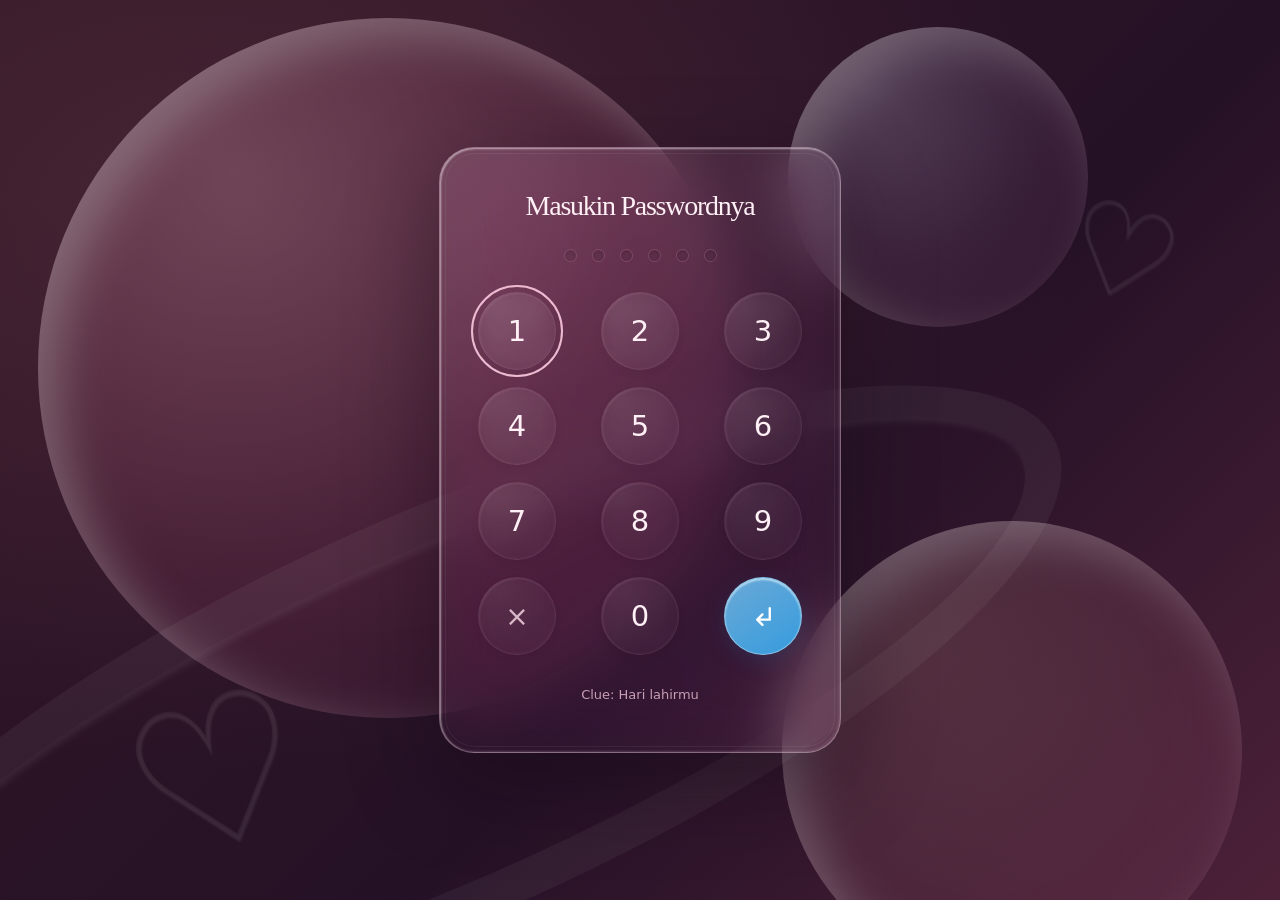
==== index.html @ 0f319d66 "Add files via upload" ====
<!doctype html>
<html lang="id">
<head>
  <meta charset="utf-8">
  <meta name="viewport" content="width=device-width, initial-scale=1, viewport-fit=cover">
  <meta name="theme-color" content="#faf6ef">
  <meta name="description" content="Sebuah perayaan kecil buat naila di ulang tahun yang ke-23.">
  <title>Happy Birthday,, Naii</title>
  <link rel="stylesheet" href="assets/fonts/fonts.css">
  <link rel="stylesheet" href="style.css">
  <link rel="stylesheet" href="glass-book.css">
  <link rel="stylesheet" href="keypad-bloom.css">
  <link rel="stylesheet" href="music.css">
  <script src="config.js" defer></script>
  <script src="flowers.js" defer></script>
  <script src="music.js" defer></script>
  <script src="script.js" defer></script>
</head>
<body class="is-locked">
  <svg class="svg-definitions" aria-hidden="true" xmlns="http://www.w3.org/2000/svg">
    <defs>
      <symbol id="heart-icon" viewBox="0 0 24 24"><path d="M20.8 4.8a5.4 5.4 0 0 0-7.6 0L12 6l-1.2-1.2a5.4 5.4 0 0 0-7.6 7.6L12 21l8.8-8.6a5.4 5.4 0 0 0 0-7.6Z"/></symbol>
      <symbol id="flower-icon" viewBox="0 0 120 160"><g fill="none" stroke="currentColor" stroke-width="1.2"><path d="M57 153q16-60 1-91M61 109Q22 87 29 63q32 9 32 46ZM66 128q37-32 32-51-25 9-32 51Z"/><path d="M58 60C14 60 8 25 43 30 22-1 65-15 65 19 86-9 120 26 86 40c37 15 5 50-16 26-6 27-43 10-12-6Z"/><circle cx="64" cy="43" r="9"/></g></symbol>
      <symbol id="spark-icon" viewBox="0 0 24 24"><path d="m12 1 2.8 8.2L23 12l-8.2 2.8L12 23l-2.8-8.2L1 12l8.2-2.8Z"/></symbol>
    </defs>
  </svg>
  <canvas id="heartBackground" aria-hidden="true"></canvas>
  <canvas id="celebrationCanvas" aria-hidden="true"></canvas>
  <div class="reading-progress" aria-hidden="true"><span id="readingProgress"></span></div>
  <div class="password-gate" id="passwordGate" role="dialog" aria-modal="true" aria-labelledby="gateTitle">
    <div class="glass-scene" aria-hidden="true"><span class="glass-orb orb-rose"></span><span class="glass-orb orb-pearl"></span><span class="glass-orb orb-lilac"></span><span class="glass-ribbon"></span><span class="glass-heart heart-one">♡</span><span class="glass-heart heart-two">♡</span></div>
    <form class="gate-card" id="passwordForm">
      <p class="eyebrow"></p>
      <h1 id="gateTitle">Masukin Passwordnya<em></em></h1>
      <input id="passwordInput" class="sr-only" type="password" inputmode="none" autocomplete="off" tabindex="-1" readonly aria-hidden="true">
      <div class="pin-display" id="pinDisplay" role="status" aria-live="polite" aria-atomic="true"><div class="pin-dots" id="pinDots" aria-hidden="true"></div><span class="sr-only" id="pinStatus">Belum ada angka yang dimasukkan.</span></div>
      <div class="pin-keypad" role="group" aria-label="Keypad password">
        <button class="pin-key" type="button" data-digit="1">1</button><button class="pin-key" type="button" data-digit="2">2</button><button class="pin-key" type="button" data-digit="3">3</button>
        <button class="pin-key" type="button" data-digit="4">4</button><button class="pin-key" type="button" data-digit="5">5</button><button class="pin-key" type="button" data-digit="6">6</button>
        <button class="pin-key" type="button" data-digit="7">7</button><button class="pin-key" type="button" data-digit="8">8</button><button class="pin-key" type="button" data-digit="9">9</button>
        <button class="pin-key pin-delete" id="pinDelete" type="button" aria-label="Hapus angka terakhir">×</button><button class="pin-key" type="button" data-digit="0">0</button><button class="pin-key pin-submit" id="pinSubmit" type="submit" aria-label="Buka kejutan"><svg viewBox="0 0 24 24" aria-hidden="true"><path d="M18 4v11H6m5-5-5 5 5 5"/></svg></button>
      </div>
      <p class="pin-hint" id="pinHint">Clue: Hari lahirmu</p>
      <p class="gate-message" id="gateMessage" role="status" aria-live="polite"></p>
    </form>
  </div>
  <main id="birthdayPage" hidden inert>
    <header class="page-header"><a href="#home" class="wordmark" aria-label="Kembali ke awal">dear, <em>you.</em><span>♡</span></a><span class="header-note">A NEW CHAPTER · <span data-age>23</span></span></header>
    <section class="hero section-shell" id="home" aria-labelledby="heroTitle">
      <div class="hero-copy">
        <p class="eyebrow line-before">HAPPY BIRTHDAY, NAILA</p>
        <h1 id="heroTitle" tabindex="-1">Selamat<br />Ulang Tahun,<br /><em data-recipient>Sayang.</em></h1>
        <p class="hero-message" id="heroMessage"></p>
        <div class="birthday-age"><strong data-age>23</strong><div><span>TAHUN MENJADI DIRIMU.</span><p>Dan dunia lebih indah karenanya.</p></div></div>
        <div class="hero-actions"><a class="primary-button" href="#cake">let's begin<span aria-hidden="true">↗</span></a><button class="text-button" id="heroLetter" type="button">Baca suratku <span aria-hidden="true">♡</span></button></div>
      </div>
      <div class="hero-photo-wrap">
        <span class="orbit-note handwritten">my closest friend</span>
        <div class="photo-corner corner-one" aria-hidden="true">✧</div>
        <figure class="polaroid hero-polaroid"><span class="washi-tape" aria-hidden="true"></span><img id="coverPhoto" src="assets/photo-placeholder.svg" alt="Foto kita berdua" fetchpriority="high"><figcaption>my favorite place is next to you.</figcaption></figure>
        <div class="age-stamp" aria-label="Ulang tahun ke-23"><span>WITH LOVE</span><strong data-age>23</strong><span></span></div>
        <svg class="botanical hero-flower" aria-hidden="true"><use href="#flower-icon"/></svg>
      </div>
      <a href="#cake" class="scroll-note">SCROLL TO UNWRAP <span aria-hidden="true">↓</span></a>
    </section>
    <section class="cake-section section-shell" id="cake" aria-labelledby="cakeTitle">
      <header class="section-heading centered"><p class="eyebrow">01 · A LITTLE BIRTHDAY RITUAL</p><h2 id="cakeTitle">Satu harapan.<br /><em>Dua puluh tiga lilin cerita.</em></h2><p>Pejamkan mata sebentar. Simpan satu harapan baik di hati.</p></header>
      <div class="cake-card" id="cakeCard" data-step="candles">
        <ol class="cake-steps" aria-label="Urutan membuka surat"><li class="is-current" id="candleStep"><span>01</span> Padamkan lilin</li><li id="cutStep"><span>02</span> Potong kue</li><li id="letterStep"><span>03</span> Buka surat</li></ol>
        <div class="cake-scene" id="cakeScene">
          <span class="cake-spark cake-spark-a" aria-hidden="true">✧</span><span class="cake-spark cake-spark-b" aria-hidden="true">✦</span><span class="cake-spark cake-spark-c" aria-hidden="true">♡</span>
          <div class="number-candles" aria-label="Lilin angka 23">
            <div class="number-candle"><button class="flame-hit" type="button" data-candle="2" aria-label="Padamkan lilin angka 2. Usap api atau tekan Enter."><span class="flame-halo"></span><span class="flame-shape"></span><span class="smoke"></span></button><span class="wick"></span><span class="wax-number">2</span></div>
            <div class="number-candle"><button class="flame-hit" type="button" data-candle="3" aria-label="Padamkan lilin angka 3. Usap api atau tekan Enter."><span class="flame-halo"></span><span class="flame-shape"></span><span class="smoke"></span></button><span class="wick"></span><span class="wax-number">3</span></div>
          </div>
          <svg class="cake-illustration" viewBox="0 0 360 330" aria-hidden="true">
            <defs>
              <linearGradient id="cakePink" x2="0" y2="1"><stop stop-color="#efb2c1"/><stop offset="1" stop-color="#d987a0"/></linearGradient>
              <linearGradient id="cakeCream" x2="0" y2="1"><stop stop-color="#fff8e8"/><stop offset="1" stop-color="#f7dfd5"/></linearGradient>
              <linearGradient id="cakeMiddle" x2="0" y2="1"><stop stop-color="#d9829e"/><stop offset="1" stop-color="#bd617f"/></linearGradient>
              <clipPath id="cakeLeftClip"><rect x="0" y="0" width="180" height="330"/></clipPath>
              <clipPath id="cakeRightClip"><rect x="180" y="0" width="180" height="330"/></clipPath>
              <g id="cakeArt">
                <rect x="53" y="218" width="254" height="75" rx="13" fill="url(#cakePink)"/>
                <path d="M53 237h254v13H53z" fill="#fff0e5" opacity=".8"/>
                <path d="M53 268h254v6H53z" fill="#b96681" opacity=".32"/>
                <ellipse cx="180" cy="219" rx="127" ry="20" fill="#fff2e3"/>
                <path d="M54 220q19 11 30 0t26 1 29 1 28 2 31-1 28-1 30 0 26-2 25 0v12q-13 17-25 0-15 19-28 2-17 25-31 0-18 22-31 1-16 20-30-1-16 22-28 0-17 17-27-1-18 17-25-1z" fill="#fff4e7"/>
                <rect x="78" y="159" width="204" height="65" rx="9" fill="url(#cakeMiddle)"/>
                <path d="M79 191h202v7H79z" fill="#edb9c5"/>
                <ellipse cx="180" cy="160" rx="102" ry="16" fill="#f9d5d6"/>
                <path d="M79 160q14 14 26 0 13 16 26 2 13 16 25 0 14 19 27 0 16 15 28 0 14 20 26 0 16 17 30 0 9 11 15 0v9q-18 9-25 0-16 14-28 0-14 15-29 1-13 13-27 0-14 14-28-1-17 13-26-1-16 11-24-1-7 9-16 0z" fill="#fff4e5"/>
                <rect x="112" y="110" width="136" height="55" rx="8" fill="url(#cakeCream)"/>
                <ellipse cx="180" cy="110" rx="68" ry="12" fill="#fff8e9"/>
                <path d="M171 125c-13-14-30 4 9 28 38-24 22-42 9-28l-9 8z" fill="#c77e93"/>
                <g fill="#fff0d3"><circle cx="79" cy="264" r="4"/><circle cx="121" cy="261" r="4"/><circle cx="164" cy="264" r="4"/><circle cx="207" cy="261" r="4"/><circle cx="249" cy="264" r="4"/><circle cx="282" cy="261" r="4"/></g>
                <g fill="#f6d794"><path d="m104 176 2 5 5 2-5 2-2 5-2-5-5-2 5-2z"/><path d="m252 175 2 5 5 2-5 2-2 5-2-5-5-2 5-2z"/></g>
                <g fill="#d398a6"><circle cx="132" cy="110" r="6"/><circle cx="148" cy="104" r="6"/><circle cx="218" cy="110" r="6"/><circle cx="233" cy="115" r="6"/></g>
                <g fill="#fff2e4"><circle cx="130" cy="108" r="2"/><circle cx="147" cy="102" r="2"/><circle cx="216" cy="108" r="2"/></g>
              </g>
            </defs>
            <ellipse cx="180" cy="308" rx="157" ry="17" fill="#977483" opacity=".12"/>
            <ellipse cx="180" cy="298" rx="148" ry="16" fill="#f5e3d7" stroke="#ddbfba"/>
            <g class="cake-left"><g clip-path="url(#cakeLeftClip)"><use href="#cakeArt"/></g></g>
            <g class="cake-right"><g clip-path="url(#cakeRightClip)"><use href="#cakeArt"/></g></g>
            <path class="cake-cut-line" d="M180 112V292"/>
            <g class="cake-knife"><path d="M177 82h6v57l-6 14z" fill="#b8bfc2"/><path d="M177 82h3v62l-3 9z" fill="#f5fafb"/><rect x="175" y="48" width="10" height="38" rx="4" fill="#8b576e"/><circle cx="180" cy="60" r="1.4" fill="#eec8bc"/></g>
          </svg>
        </div>
        <p class="cake-instruction" id="cakeInstruction" aria-live="polite">Usap apinya sampai padam.<br /></p>
        <div class="cut-slider is-disabled" id="cutSlider" role="slider" tabindex="0" aria-label="Potong kue. slide dari kiri ke kanan." aria-valuemin="0" aria-valuemax="100" aria-valuenow="0" aria-disabled="true" aria-describedby="cakeInstruction"><span class="cut-fill" aria-hidden="true"></span><span class="cut-label" id="cutLabel">Padamkan lilinnya dulu ♡</span><span class="cut-thumb" id="cutThumb" aria-hidden="true">→</span></div>
        <a class="primary-button cake-continue" id="cakeContinue" href="#letter" hidden>Sepotong kue dan sepucuk surat <span aria-hidden="true">↗</span></a>
        <p class="cake-footnote handwritten" id="cakeFootnote">a wish for you</p>
      </div>
    </section>
    <div id="afterCake" hidden inert>
      <section class="letter-section section-shell" id="letter" aria-labelledby="letterTitle">
        <figure class="polaroid letter-photo"><span class="washi-tape" aria-hidden="true"></span><img id="letterPhoto" src="assets/photo-placeholder.svg" alt="Satu kenangan kita" loading="lazy"><figcaption>Stay Baddie, Naiii</figcaption><svg class="botanical letter-flower" aria-hidden="true"><use href="#flower-icon"/></svg></figure>
        <div class="letter-content"><p class="eyebrow line-before">02 · WORDS FROM MY HEART</p><h2 id="letterTitle">Sepucuk<br /><em>Surat dari Hati.</em></h2><p class="section-description">Ada hal-hal yang ingin aku sampaikan ke Naila</p>
          <button class="envelope-button" id="openLetter" type="button" aria-label="Buka surat cinta" aria-expanded="false" aria-controls="letterPaper"><span class="envelope-back"></span><span class="envelope-note">untuk ayang, dari lubuk hatiku</span><span class="envelope-front"></span><span class="envelope-flap"></span><span class="envelope-seal">♥</span><span class="envelope-label">BUKA SURATNYA</span><span class="envelope-stamp" aria-hidden="true">♡</span></button>
          <article class="letter-paper" id="letterPaper" hidden><span class="letter-date">A LETTER FOR YOUR <span data-age>23</span>RD CHAPTER</span><h3>Untuk <span data-recipient>Sayang</span>,</h3><div id="letterParagraphs"></div><p class="letter-signature">sincerely<br /><span class="handwritten" data-sender>Aku</span><span aria-hidden="true"></span></p></article>
        </div>
      </section>
      <section class="wishes-section section-shell" id="wishes" aria-labelledby="wishesTitle"><header class="section-heading centered"><p class="eyebrow">03 · MAKE A LITTLE WISH</p><h2 id="wishesTitle">Buat permohonan Naii<br /><em>Biar aku ikut doain</em></h2><p>Ada pesan dan doa kecil di setiap gelembung.</p></header>
        <div class="wishes-layout"><div class="wish-garden" id="wishGarden" role="group" aria-label="Pilihan permohonan"><span class="wish-orbit orbit-one" aria-hidden="true"></span><span class="wish-orbit orbit-two" aria-hidden="true"></span><div class="wish-bubbles" id="wishBubbles"></div><span class="wish-garden-note handwritten">a sky full of wishes ♡</span></div><article class="wish-card" id="wishCard" aria-live="polite" aria-atomic="true"><span id="wishSymbol" class="wish-symbol" aria-hidden="true">♡</span><p class="eyebrow" id="wishEyebrow">A LITTLE PRAYER FOR YOU</p><h3 id="wishTitle">Apa harapan Naila<br />hari ini?</h3><p id="wishMessage">Pilih gelembung yang paling dekat dengan isi hati Naila sekarang. Naila boleh mbuka semuanya, satu per satu.</p><span class="handwritten wish-signature">semoga hal baik selalu menghampiri Naila, yaa?.</span></article></div>
      </section>
      <section class="scrapbook-section section-shell" id="scrapbook" aria-labelledby="scrapbookTitle">
        <header class="section-heading centered"><p class="eyebrow">04 · SMALL GALLERY OF YOURSELF</p><h2 id="scrapbookTitle">Apa aja yang udah<br /><em>Naila lalui selama ini</em></h2><p>Look back at all memories that you have made</p><span class="scrapbook-count handwritten"></span>
        </header>
        <div class="memory-grid" id="memoryGrid"></div>
        <div class="scrapbook-end"><span aria-hidden="true"></span><p class="handwritten">dan masih banyak yang lain pastinya</p><a class="text-button" href="#closing">One last thing<span aria-hidden="true">↓</span></a></div>
      </section>
      <section class="closing-section" id="closing" aria-labelledby="closingTitle">
        <img id="closingPhoto" class="closing-photo" src="assets/photo-placeholder.svg" alt="" aria-hidden="true" loading="lazy"><div class="closing-shade"></div>
        <div class="closing-content"><span class="closing-heart" aria-hidden="true"><svg><use href="#heart-icon"/></svg></span><p class="eyebrow">05 · HERE'S TO YOU, AND ALL THAT'S AHEAD</p><h2 id="closingTitle">Selamat Ulang Tahun,<br /><em><span data-recipient>Sayang</span>!</em></h2><p>Semoga hari ulang tahun Naila ini menjadi awal dari bab<br class="desktop-break" /> paling bahagia dalam hidup Naila, yaa.</p><p>Aku bangga sama Naila kemarin, hari ini, dan semoga di banyak hari berikutnya.</p>
          <div class="flower-question" role="group" aria-labelledby="flowerQuestion"><span class="handwritten">one last little surprise</span><h3 id="flowerQuestion">Mau lihat bunga buat Naila?</h3><div class="flower-choices"><button class="primary-button flower-yes" id="flowerYes" type="button" aria-controls="flowerResult" aria-pressed="false">yaa <span aria-hidden="true">❀</span></button><button class="flower-no" id="flowerNo" type="button" aria-controls="catResult" aria-pressed="false">tidak</button></div></div>
          <div class="gift-result" id="giftResult" hidden>
            <figure class="flower-result" id="flowerResult" hidden><div class="bloom-scene" id="bloomScene" role="img" aria-label="Buket animasi: kertas ungu dan pita merah muda, batang dan daun tumbuh, kemudian bunga matahari, mawar, lili, tulip, dan daisy mekar."><div class="bloom-mount" id="bloomMount" aria-hidden="true"></div><canvas class="flower-dust" id="flowerDust" aria-hidden="true"></canvas></div><figcaption><span class="handwritten">Bunga buat Naila</span><span>Untuk usia <span data-age>23</span>, dan semua bahagia yang menunggu Naila di depan sana</span></figcaption><button class="bloom-replay text-button" id="replayFlowers" type="button">Mekarkan lagi <span aria-hidden="true">↻</span></button></figure>
            <figure class="cat-result" id="catResult" hidden><div class="cat-polaroid"><span class="washi-tape" aria-hidden="true"></span><img src="assets/cat.png" width="1200" height="800" alt="Kucing abu-abu bermata besar yang sedang merebahkan kepala di atas bantal." loading="lazy"><figcaption class="handwritten">Kalau begitu, ditemani si meong dulu ♡</figcaption></div></figure>
          </div>
          <p class="sr-only" id="giftStatus" role="status" aria-live="polite"></p><small>Dibuat dengan <span aria-hidden="true">sepenuh hati</span> oleh <span data-sender>Aku</span></small>
        </div>
      </section>
    </div>
    <footer class="page-footer"><span>TWENTY-THREE, WITH LOVE.</span><a href="#home">Kembali ke awal ↑</a></footer>
  </main>

  <dialog class="photo-viewer" id="photoViewer" aria-labelledby="viewerTitle"><button class="viewer-close icon-button" id="closeViewer" type="button" aria-label="Tutup foto">×</button><div class="viewer-layout"><div class="viewer-copy"><p class="eyebrow" id="viewerCount">PHOTO 01 / 60</p><h2 id="viewerTitle"></h2><p id="viewerCaption"></p><span class="handwritten" id="viewerNote"></span></div><figure class="viewer-photo polaroid"><img id="viewerImage" src="assets/photo-placeholder.svg" alt=""><figcaption>kept close to my heart.</figcaption></figure></div><div class="viewer-controls"><button id="previousPhoto" class="icon-button" type="button" aria-label="Foto sebelumnya">←</button><span id="viewerPosition"></span><button id="nextPhoto" class="icon-button" type="button" aria-label="Foto berikutnya">→</button></div></dialog>
  <aside class="music-player" id="musicPlayer" aria-label="Musik latar" hidden>
    <div class="music-bar">
      <button class="music-toggle" id="musicToggle" type="button" aria-label="Putar musik" aria-pressed="false"><svg viewBox="0 0 24 24" aria-hidden="true"><path id="musicPlayIcon" d="M8 5v14l11-7Z"/><path id="musicPauseIcon" d="M7 5h3v14H7zm7 0h3v14h-3z" hidden/></svg></button>
      <div class="music-track"><span id="musicTitle">Untukmu</span><small id="musicState" role="status" aria-live="polite">Siap diputar</small></div>
      <button class="music-settings" id="musicSettings" type="button" aria-label="Pengaturan musik" aria-controls="musicPanel" aria-expanded="false"><svg viewBox="0 0 24 24" aria-hidden="true"><path d="M4 8v8h4l5 4V4L8 8Zm12 1q3 3 0 6m3-9q6 6 0 12"/></svg></button>
    </div>
    <div class="music-panel" id="musicPanel" hidden>
      <div class="music-volume-label"><label for="musicVolume">Volume</label><output id="musicVolumeValue" for="musicVolume">30%</output></div>
      <input id="musicVolume" type="range" min="0" max="100" step="1" value="30" aria-label="Volume musik">
      <div class="music-file-actions"><button id="chooseMusic" type="button">Pilih lagu</button><button id="resetMusic" type="button" hidden>Lagu bawaan</button></div>
      <input id="musicFile" type="file" accept="audio/*,.mp3,.m4a,.wav,.ogg" hidden>
      <p id="musicNote">MP3 dari perangkat Anda.</p>
    </div>
  </aside>
  <audio id="backgroundMusic" preload="none" loop></audio>
  <p class="sr-only" id="siteStatus" role="status" aria-live="polite"></p>
  <noscript><p class="noscript-message">Aktifkan JavaScript untuk membuka kejutan ini.</p></noscript>
</body>
</html>
---- style.css ----
:root {
  --paper: #faf6ef;
  --ink: #39342e;
  --muted: #8a7e76;
  --rose: #b96f87;
  --rose-dark: #98516b;
  --blush: #efcbd2;
  --line: #8f776829;
  --olive: #979478;
  --serif: "Playfair Display", Georgia, serif;
  --sans: "DM Sans", system-ui, sans-serif;
  --hand: "Caveat", "Segoe Print", cursive;
}
* { box-sizing: border-box; }
html { scroll-behavior: smooth; scroll-padding-top: 28px; }
body { margin: 0; color: var(--ink); background: radial-gradient(ellipse at 95% 8%, #f5d9dd70, transparent 35%), radial-gradient(ellipse at 0 28%, #e7e9da60, transparent 34%), var(--paper); font-family: var(--sans); font-size: 14px; overflow-x: clip; }
body.is-locked, body.photo-open { overflow: hidden; }
[hidden] { display: none !important; }
button, input { font: inherit; }
button, a { -webkit-tap-highlight-color: transparent; }
button { cursor: pointer; color: inherit; touch-action: manipulation; }
button:disabled { cursor: default; }
a { color: inherit; text-decoration: none; }
button:focus-visible, a:focus-visible, [role="slider"]:focus-visible { outline: 2px solid var(--rose-dark); outline-offset: 5px; }
img, svg { display: block; max-width: 100%; }
figure { margin: 0; }
h1, h2, h3, p, figcaption { overflow-wrap: anywhere; }
h1, h2, h3 { font-family: var(--serif); font-weight: 500; }
h1, h2 { letter-spacing: -.045em; line-height: 1.13; }
h1 em, h2 em { font-weight: 500; }
::selection { background: #e8bac8; color: #583e44; }
.sr-only { position: absolute; width: 1px; height: 1px; padding: 0; margin: -1px; overflow: hidden; clip-path: inset(50%); white-space: nowrap; border: 0; }
.svg-definitions { position: absolute; width: 0; height: 0; overflow: hidden; }
#heartBackground, #celebrationCanvas { position: fixed; inset: 0; width: 100%; height: 100%; pointer-events: none; }
#heartBackground { z-index: 0; }
#celebrationCanvas { z-index: 1000; }
.reading-progress { position: fixed; left: 0; right: 0; top: 0; height: 3px; z-index: 100; pointer-events: none; }
.reading-progress span { display: block; width: 100%; height: 100%; transform: scaleX(0); transform-origin: left; background: var(--rose); }
.is-locked .reading-progress { display: none; }
main { position: relative; z-index: 1; width: 100%; min-width: 0; }
.section-shell { padding: 105px max(24px, calc((100vw - 1120px) / 2)); }
.eyebrow { font-size: 9px; font-weight: 600; letter-spacing: .24em; line-height: 1.8; color: var(--olive); text-transform: uppercase; margin: 0; }
.line-before { display: flex; align-items: center; gap: 14px; }
.line-before::before { content: ""; flex: none; width: 30px; height: 1px; background: var(--olive); }
.handwritten { font: 400 25px/1.3 var(--hand); color: var(--rose); }
.primary-button { display: inline-flex; align-items: center; justify-content: center; gap: 18px; min-height: 49px; border: 1px solid transparent; border-radius: 999px; padding: 14px 25px; background: linear-gradient(120deg, #ca869c, #b46581); box-shadow: 0 8px 24px #b4658125, inset 0 1px 0 #ffffff36; color: white; font-size: 12px; font-weight: 600; text-align: center; transition: transform .2s, box-shadow .2s; }
.primary-button:hover { transform: translateY(-2px); box-shadow: 0 12px 26px #b465813d; }
.primary-button > span { font-size: 18px; font-weight: 400; }
.text-button { display: inline-flex; align-items: center; justify-content: center; gap: 12px; min-height: 44px; background: transparent; border: 0; border-bottom: 1px solid var(--line); border-radius: 0; padding: 10px 2px; font-size: 12px; }
.section-heading { margin-bottom: 50px; }
.section-heading h2 { font-size: clamp(36px, 4.5vw, 56px); margin: 18px 0 22px; }
.section-heading h2 em { color: var(--rose-dark); }
.section-heading > p:last-child { color: var(--muted); font-size: 13px; line-height: 1.85; margin: 0; }
.centered { text-align: center; margin-inline: auto; max-width: 760px; }
.botanical { color: #959276; width: 100px; height: 142px; pointer-events: none; }

.password-gate { position: fixed; inset: 0; z-index: 300; display: flex; align-items: flex-start; justify-content: center; overflow-y: auto; padding: max(30px, env(safe-area-inset-top)) max(18px, env(safe-area-inset-right)) max(30px, env(safe-area-inset-bottom)) max(18px, env(safe-area-inset-left)); background: radial-gradient(ellipse at 80% 20%, #efcbd39c, transparent 52%), radial-gradient(ellipse at 5% 85%, #e0e4d785, transparent 48%), #faf6efd9; transition: opacity .5s, visibility .5s; }
.password-gate.is-leaving { opacity: 0; visibility: hidden; pointer-events: none; }
.gate-card { position: relative; flex: none; width: min(440px, 100%); margin: auto; text-align: center; padding: 40px 36px 30px; border: 1px solid #fffdfa; background: #fffaf5ba; box-shadow: 0 24px 75px #8f676419, inset 0 0 0 9px #fffdfa52; border-radius: 5px; }
.gate-seal { display: grid; place-items: center; width: 60px; height: 60px; border-radius: 50%; margin: 0 auto 25px; background: #c18697; box-shadow: inset 0 2px 2px #ffffff7a, 0 6px 15px #aa728733; }
.gate-seal svg { width: 21px; height: 21px; fill: #fff8ef; }
.gate-card h1 { font-size: clamp(35px, 8vw, 49px); margin: 20px 0; }
.gate-card h1 em { color: var(--rose-dark); }
.gate-copy { font-size: 12px; line-height: 1.8; color: var(--muted); margin: 0 0 28px; }
.password-field { position: relative; margin-bottom: 12px; }
.password-field input { width: 100%; min-width: 0; height: 52px; border: 1px solid #dcc8c5; border-radius: 5px; background: #fffefa8c; padding: 12px 46px 12px 14px; text-align: center; color: var(--rose-dark); font-size: 16px; letter-spacing: .12em; outline-offset: 3px; }
.password-field input::placeholder { font-size: 12px; letter-spacing: .03em; color: #9d8687; }
.password-field input:focus { outline: 2px solid #c897a4; }
.password-eye { position: absolute; right: 4px; top: 4px; width: 44px; height: 44px; border: 0; background: transparent; padding: 12px; color: #a27986; }
.password-eye svg { width: 20px; height: 20px; fill: none; stroke: currentColor; stroke-width: 1.4; }
.gate-submit { width: 100%; margin-top: 1px; }
.gate-message { font-size: 11px; line-height: 1.7; color: var(--muted); min-height: 20px; margin: 18px 0; }
.gate-message.is-error { color: #a84861; }
.gate-sign { font-size: 23px; }
.gate-card.shake { animation: shake .4s ease; }
@keyframes shake { 20%, 60% { transform: translateX(-5px); } 40%, 80% { transform: translateX(5px); } }

.page-header { display: flex; align-items: center; justify-content: space-between; gap: 18px; padding: 30px max(24px, calc((100vw - 1120px) / 2)); }
.wordmark { display: inline-flex; align-items: center; gap: 5px; font: 500 23px var(--serif); letter-spacing: -.03em; }
.wordmark em { font-weight: 500; }
.wordmark > span { color: var(--rose); margin-left: 5px; }
.header-note { font-size: 8px; letter-spacing: .18em; color: #9b8b7d; }
.hero { min-height: min(810px, calc(100svh - 85px)); display: grid; grid-template-columns: minmax(0, 1.05fr) minmax(0, .85fr); gap: clamp(35px, 8vw, 105px); align-items: center; position: relative; padding-top: 45px; padding-bottom: 105px; }
.hero-copy, .hero-photo-wrap { min-width: 0; }
.hero h1 { font-size: clamp(49px, 6.2vw, 80px); font-style: italic; margin: 25px 0; }
.hero h1 em { color: var(--rose); font-size: .72em; display: block; margin-top: 12px; letter-spacing: -.035em; }
.hero-message { max-width: 400px; font-size: 13px; color: var(--muted); line-height: 1.9; }
.birthday-age { display: flex; align-items: center; gap: 17px; margin: 25px 0 27px; }
.birthday-age > strong { font: 500 44px/.95 var(--serif); color: var(--rose-dark); padding-right: 17px; border-right: 1px solid #d9c3bd; }
.birthday-age span { font-size: 8px; letter-spacing: .2em; color: #9b887f; }
.birthday-age p { font: italic 14px var(--serif); color: #8a756c; margin: 6px 0 0; }
.hero-actions { display: flex; flex-wrap: wrap; align-items: center; gap: 14px 25px; }
.hero-photo-wrap { position: relative; padding: 28px 8px; }
.polaroid { position: relative; background: #fffdfa; padding: 13px 13px 23px; box-shadow: 0 12px 30px #7f665514, 0 2px 5px #71594f0d; border: 1px solid #efebe6; }
.polaroid img { width: 100%; height: auto; max-height: 560px; object-fit: contain; background: #f2e5de; }
.polaroid figcaption { font: 500 22px/1.2 var(--hand); text-align: center; color: #8c6c73; margin: 15px 4px 0; }
.hero-polaroid { transform: rotate(3deg); }
.hero-polaroid img { aspect-ratio: 4 / 5; object-fit: contain; }
.washi-tape { position: absolute; z-index: 2; top: -15px; left: 50%; width: 106px; height: 30px; transform: translateX(-50%) rotate(-4deg); background: repeating-linear-gradient(90deg, #d5a6b32b 0 5px, transparent 5px 6px), #e7bdc782; border-inline: 3px dotted #f6e5df8a; }
.orbit-note { position: absolute; z-index: 3; top: -10px; right: -5px; transform: rotate(7deg); }
.hero-flower { position: absolute; bottom: -15px; left: -43px; transform: rotate(-17deg); z-index: 3; }
.photo-corner { position: absolute; top: 17px; left: -30px; font-size: 35px; color: #c7a375; }
.age-stamp { position: absolute; z-index: 3; bottom: -4px; right: -22px; display: flex; flex-direction: column; align-items: center; justify-content: center; gap: 5px; width: 101px; height: 101px; border-radius: 50%; background: #f7e3dcd9; border: 1px solid #d5aaa5; outline: 1px dashed #c4929455; outline-offset: -7px; transform: rotate(10deg); color: #a25f71; }
.age-stamp span { font-size: 7px; letter-spacing: .1em; }
.age-stamp strong { font: italic 36px/1 var(--serif); }
.scroll-note { position: absolute; left: 50%; bottom: 25px; transform: translateX(-50%); text-align: center; font-size: 7px; letter-spacing: .22em; color: #a29687; }
.scroll-note > span { display: block; font-size: 18px; margin-top: 8px; animation: scrollBob 2.4s ease-in-out infinite; }
@keyframes scrollBob { 50% { transform: translateY(5px); } }

.cake-section { background: radial-gradient(ellipse at 50% 60%, #efd1d64f, transparent 63%); border-block: 1px solid #ede1d733; }
.cake-section h2 { font-size: clamp(35px, 4vw, 53px); }
.cake-card { --cut: 0; --split: 0; position: relative; max-width: 680px; margin: auto; padding: 32px 36px 28px; border: 1px solid #ffffffe3; border-radius: 24px; background: linear-gradient(145deg, #fffdfa91, #f8e9e591); box-shadow: 0 20px 60px #b2758610; text-align: center; }
.cake-steps { display: flex; flex-wrap: wrap; justify-content: center; gap: 12px 23px; margin: 0; padding: 0; list-style: none; }
.cake-steps li { display: inline-flex; align-items: center; gap: 7px; font-size: 10px; color: #aaa19b; }
.cake-steps li > span { display: grid; place-items: center; width: 25px; height: 25px; border-radius: 50%; border: 1px solid #ded0cb; font-size: 8px; }
.cake-steps li.is-current { color: var(--rose-dark); }
.cake-steps li.is-current > span { color: #fffaf6; background: #bd8397; border-color: #bd8397; }
.cake-steps li.is-done { color: #949579; }
.cake-steps li.is-done > span { background: #eaece1; color: #737b5a; border-color: #d7dbc9; }
.cake-scene { position: relative; width: min(380px, 100%); aspect-ratio: 360 / 330; margin: 65px auto 8px; container-type: inline-size; }
.cake-illustration { position: absolute; inset: 0; width: 100%; height: 100%; overflow: visible; }
.number-candles { position: absolute; z-index: 3; left: 50%; top: 10%; display: flex; gap: 7cqw; transform: translateX(-50%); transition: opacity .6s, translate .6s; }
.number-candle { position: relative; width: 12cqw; }
.wax-number { display: block; font: 700 20cqw/1 Georgia, serif; color: #ce8ba1; -webkit-text-stroke: 1.8px #fff3df; text-shadow: 1px 3px 0 #ad7389, 0 6px 7px #b5658723; }
.wick { position: absolute; top: -3px; left: 50%; width: 2px; height: 8px; background: #785f53; transform: translateX(-50%); }
.flame-hit { position: absolute; z-index: 4; left: 50%; bottom: calc(100% - 3px); transform: translateX(-50%); width: max(48px, 14cqw); height: max(58px, 17cqw); border: 0; border-radius: 50%; padding: 0; background: transparent; touch-action: none; cursor: grab; }
.flame-hit:active { cursor: grabbing; }
.flame-hit > span { pointer-events: none; }
.flame-shape { position: absolute; bottom: 5px; left: calc(50% - 9px); width: 18px; height: 34px; border-radius: 75% 25% 65% 35%; transform-origin: center bottom; transform: rotate(-8deg); background: radial-gradient(ellipse at 50% 80%, #fffce4 0 20%, #ffe58e 35%, #efa153 65%, #da795a 100%); filter: drop-shadow(0 0 7px #f9b34699); animation: flicker 1.25s ease-in-out infinite alternate; transition: opacity .2s; }
.number-candle:nth-child(2) .flame-shape { animation-delay: -.5s; }
.flame-halo { position: absolute; bottom: -8px; left: calc(50% - 32px); width: 64px; height: 75px; border-radius: 50%; background: radial-gradient(ellipse, #f5c66b55, transparent 67%); animation: flameGlow 1.8s ease-in-out infinite alternate; }
.flame-hit.is-out .flame-shape, .flame-hit.is-out .flame-halo { opacity: 0; animation: none; }
.flame-hit.is-out { cursor: default; }
.smoke { position: absolute; bottom: 0; left: calc(50% - 5px); width: 11px; height: 28px; opacity: 0; border: 2px solid transparent; border-left-color: #ae9e97; border-radius: 50%; }
.flame-hit.is-out .smoke { animation: smokeRise 1.6s ease-out forwards; }
@keyframes flicker { from { transform: rotate(-9deg) scale(.94, .96); } to { transform: rotate(7deg) scale(1.07, 1.07); } }
@keyframes flameGlow { to { opacity: .4; } }
@keyframes smokeRise { 5% { opacity: .45; } 100% { opacity: 0; transform: translate(14px, -65px) scale(2.5); } }
.cake-spark { position: absolute; color: #c99c78; animation: shimmer 3s ease-in-out infinite; pointer-events: none; }
.cake-spark-a { top: 20%; left: 7%; font-size: 25px; }
.cake-spark-b { top: 35%; right: 7%; font-size: 18px; animation-delay: -.8s; }
.cake-spark-c { top: 6%; right: 14%; font-size: 23px; color: #d5a1b0; animation-delay: -1.5s; }
@keyframes shimmer { 0%, 100% { opacity: .35; transform: translateY(0) rotate(-6deg); } 50% { opacity: .9; transform: translateY(-5px) rotate(6deg); } }
.cake-left { transform: translate(calc(var(--split) * -9px), 0); transition: transform .16s linear; }
.cake-right { transform: translate(calc(var(--split) * 20px), calc(var(--split) * 5px)) rotate(calc(var(--split) * 3deg)); transform-origin: 180px 293px; transition: transform .16s linear; }
.cake-cut-line { fill: none; stroke: #985973; stroke-width: 2; stroke-dasharray: 180; stroke-dashoffset: calc(180px - var(--cut) * 180px); opacity: var(--cut); }
.cake-knife { opacity: var(--knife-opacity, 0); transform: translateY(calc(var(--cut) * 133px)); transition: opacity .15s, transform .1s linear; }
.cake-card.is-cut .cake-knife { opacity: 0; }
.cake-card.is-cut .number-candles { opacity: 0; translate: 0 -12px; }
.cake-instruction { min-height: 53px; margin: 10px auto 22px; max-width: 400px; font-size: 13px; line-height: 1.8; color: #795f68; }
.cake-instruction span { font-size: 11px; color: #a18c89; }
.cut-slider { position: relative; width: min(340px, 100%); height: 62px; margin: 0 auto; padding: 5px; border: 1px dashed #cfa6ae; border-radius: 999px; background: #edd4d53b; user-select: none; -webkit-user-select: none; touch-action: none; cursor: grab; overflow: hidden; }
.cut-slider.is-disabled { opacity: .53; cursor: default; }
.cut-slider.is-dragging { cursor: grabbing; }
.cut-fill { position: absolute; inset: 0 auto 0 0; width: calc(58px + var(--cut) * (100% - 58px)); background: #e7bec87d; border-radius: inherit; pointer-events: none; }
.cut-label { display: flex; align-items: center; justify-content: center; position: absolute; inset: 0 15px 0 60px; font-size: 11px; letter-spacing: .03em; color: #976575; pointer-events: none; }
.cut-thumb { position: absolute; z-index: 2; top: 5px; left: 5px; width: 50px; height: 50px; border-radius: 50%; display: grid; place-items: center; font-size: 25px; color: white; background: linear-gradient(140deg, #d398a9, #b7748e); box-shadow: 0 3px 8px #a3688526, inset 0 1px 1px #ffe5df; pointer-events: none; }
.cake-card.is-cut .cut-slider { display: none; }
.cake-continue { margin-top: 0; }
.cake-footnote { font-size: 21px; margin: 21px 0 0; color: #b9949c; }

.letter-section { display: grid; grid-template-columns: minmax(0, .9fr) minmax(0, 1fr); align-items: start; gap: clamp(40px, 8vw, 110px); }
.letter-photo { width: calc(100% - 15px); transform: rotate(-3deg); margin: 50px auto 0; }
.letter-photo img { aspect-ratio: 4 / 5; }
.letter-flower { position: absolute; bottom: -50px; left: -40px; transform: rotate(-15deg); }
.letter-content { min-width: 0; }
.letter-content h2 { font-size: clamp(41px, 4.7vw, 61px); font-style: italic; margin: 19px 0; }
.section-description { color: var(--muted); font-size: 12px; line-height: 1.85; margin: 0 0 29px; }
.envelope-button { position: relative; display: block; width: 100%; max-width: 460px; aspect-ratio: 1.48; padding: 0; border: 1px solid #eee2d3; border-radius: 3px; background: transparent; perspective: 900px; box-shadow: 0 10px 28px #99806917; }
.envelope-back { position: absolute; inset: 0; background: #f1e6d5; border-radius: 3px; }
.envelope-note { position: absolute; top: 12%; left: 8%; right: 8%; height: 73%; display: flex; justify-content: center; align-items: center; background: #fffaf0; font: 23px var(--hand); color: var(--rose); transition: transform .8s .3s; }
.envelope-front { position: absolute; inset: 0; background: #f5e9d9; clip-path: polygon(0 0, 50% 48%, 100% 0, 100% 100%, 0 100%); z-index: 3; }
.envelope-flap { position: absolute; top: 0; left: 0; right: 0; height: 60%; clip-path: polygon(0 0, 100% 0, 50% 100%); background: #fff6e8; transform-origin: center top; backface-visibility: hidden; transition: transform .6s ease; z-index: 4; }
.envelope-seal { position: absolute; z-index: 5; top: 50%; left: 50%; display: grid; place-items: center; width: 47px; height: 47px; border-radius: 50%; transform: translate(-50%, -50%); background: #c48499; color: #fff7ed; font-size: 20px; box-shadow: inset 0 2px 1px #efbfd0, 0 4px 9px #87516126; transition: opacity .25s; }
.envelope-label { position: absolute; z-index: 4; bottom: 14%; left: 0; right: 0; font-size: 7px; letter-spacing: .2em; color: #b29885; }
.envelope-stamp { position: absolute; z-index: 5; right: 15px; top: 13px; width: 27px; height: 34px; border: 2px dotted #d8b3b8; display: grid; place-items: center; color: var(--rose); transform: rotate(8deg); font-size: 17px; }
.envelope-button.is-opening .envelope-flap { transform: rotateX(180deg); }
.envelope-button.is-opening .envelope-seal { opacity: 0; }
.envelope-button.is-opening .envelope-note { transform: translateY(-24%); }
.letter-paper { position: relative; padding: 33px clamp(22px, 3vw, 43px); border: 1px solid #efe3d7; background: repeating-linear-gradient(0deg, transparent, transparent 31px, #d7b9b310 32px), #fffaf3; box-shadow: 0 15px 45px #92654f10; animation: unfold .6s ease both; }
@keyframes unfold { from { opacity: 0; transform: translateY(18px); } to { opacity: 1; transform: none; } }
.letter-date { font-size: 7px; letter-spacing: .17em; color: #b39b88; }
.letter-paper h3 { font-size: 24px; font-style: italic; color: var(--rose-dark); font-weight: 500; margin: 24px 0 18px; }
.letter-paper p { font: 400 16px/1.85 var(--serif); color: #7d665f; margin: 0 0 20px; }
.letter-paper .letter-signature { font-size: 14px; margin: 28px 0 0; }
.letter-signature .handwritten { display: inline-block; font-size: 34px; margin-top: 7px; }

.wishes-section { background: radial-gradient(ellipse at 20% 50%, #f0d2df70, transparent 65%), linear-gradient(125deg, #fae7e951, #fff7ee20); }
.wishes-layout { display: grid; grid-template-columns: minmax(0, 1.05fr) minmax(0, .95fr); align-items: center; gap: clamp(30px, 7vw, 100px); }
.wish-garden { position: relative; min-width: 0; min-height: 400px; padding: 29px 22px 46px; border: 1px dashed #cca5b073; border-radius: 90px 90px 40px 40px; background: radial-gradient(ellipse, #ffffff6e, transparent); isolation: isolate; overflow: hidden; }
.wish-orbit { position: absolute; border: 1px solid #d1a4b31c; border-radius: 50%; pointer-events: none; z-index: -1; }
.orbit-one { inset: 22% 16%; transform: rotate(22deg); }
.orbit-two { inset: 20% 22%; transform: rotate(-24deg); }
.wish-bubbles { display: grid; grid-template-columns: repeat(2, minmax(0, 1fr)); align-items: center; justify-items: center; gap: 23px 15px; padding: 14px 0; }
.wish-bubble { position: relative; max-width: 100%; min-height: 52px; padding: 15px 17px; border-radius: 999px; border: 1px solid #fffdfae6; background: linear-gradient(145deg, #ffffffd4, #f4dce581 68%, #eac1d18c); box-shadow: inset 0 2px 2px white, inset 0 -3px 6px #c991a52b, 0 9px 17px #b67f9724; font-size: 11px; color: #986376; font-weight: 500; animation: bubbleFloat 5s ease-in-out infinite; animation-delay: var(--delay); transition: background .2s, box-shadow .2s; }
.wish-bubble:nth-child(even) { translate: 0 13px; }
.wish-bubble::before { content: ""; position: absolute; top: 6px; left: 18%; right: 32%; height: 8px; border-radius: 50%; background: #ffffff80; pointer-events: none; }
.wish-bubble:hover, .wish-bubble[aria-pressed="true"] { background: linear-gradient(150deg, #fff5f7, #eac1d1); box-shadow: inset 0 2px 1px white, 0 8px 20px #b7789640; }
.wish-bubble[aria-pressed="true"] { border-color: #c896a9; }
.wish-bubble.is-popping { animation: bubblePop .42s ease; }
@keyframes bubbleFloat { 0%, 100% { transform: translateY(0) rotate(-1deg); } 50% { transform: translateY(-7px) rotate(1deg); } }
@keyframes bubblePop { 40% { transform: scale(1.15); } 70% { transform: scale(.95); } }
.wish-garden-note { display: block; text-align: center; font-size: 21px; color: #ba939f; margin: 20px 0 -15px; }
.wish-card { position: relative; padding: 38px 32px; text-align: center; border: 1px solid #fffbf6; border-radius: 8px; background: #fffcf5bc; box-shadow: 0 16px 50px #9565770d; }
.wish-card::before { content: ""; position: absolute; width: 60px; height: 20px; top: -8px; left: calc(50% - 30px); background: #eac4cb7d; transform: rotate(-4deg); }
.wish-symbol { display: block; font-size: 39px; color: #bc7891; margin-bottom: 22px; }
.wish-card .eyebrow { font-size: 8px; color: #b49396; letter-spacing: .15em; }
.wish-card h3 { font-size: clamp(24px, 3vw, 34px); font-style: italic; line-height: 1.3; margin: 15px 0 20px; }
.wish-card > p:not(.eyebrow) { font-size: 13px; line-height: 1.95; color: #8a7173; margin: 0 0 26px; }
.wish-signature { font-size: 22px; color: #b88798; }
.wish-card.is-revealing { animation: unfold .5s ease; }

.scrapbook-section { background: linear-gradient(0deg, #f0e1d320, transparent); padding-bottom: 70px; }
.scrapbook-section .section-heading { margin-bottom: 75px; }
.scrapbook-count { display: inline-block; margin-top: 22px; font-size: 25px; color: #b48b94; transform: rotate(-3deg); }
.scrapbook-pages { position: relative; max-width: 970px; margin: auto; }
.scrapbook-pages::before { content: ""; position: absolute; left: 46%; top: 0; bottom: 0; width: 1px; background: repeating-linear-gradient(#c8afa88c 0 3px, transparent 3px 12px); }
.memory-row { display: grid; grid-template-columns: minmax(0, .88fr) minmax(0, 1fr); gap: clamp(42px, 8vw, 105px); align-items: center; position: relative; min-width: 0; padding: 20px 20px 85px; }
.memory-row::before { content: "♡"; position: absolute; left: calc(46% - 12px); top: 37%; z-index: 2; display: grid; place-items: center; width: 25px; height: 30px; color: #b58997; background: #faf6ef; font-size: 17px; }
.memory-row:last-child { padding-bottom: 25px; }
.memory-copy { min-width: 0; position: relative; padding: 10px 0; }
.memory-number { display: block; color: #bfa292; font-size: 8px; letter-spacing: .2em; margin-bottom: 18px; }
.memory-copy h3 { font-size: clamp(24px, 3.2vw, 36px); font-style: italic; line-height: 1.25; margin: 0 0 20px; color: #77535c; }
.memory-copy > p { font-size: 13px; color: #918079; line-height: 1.95; margin: 0; max-width: 310px; }
.memory-note { display: block; margin-top: 22px; font-size: 23px; color: #b38999; transform: rotate(-3deg); }
.memory-photo-wrap { position: relative; min-width: 0; width: calc(100% - 8px); margin-inline: auto; }
.memory-photo { width: 100%; transform: rotate(var(--rotation, 2deg)); padding: 11px 11px 18px; }
.memory-photo img { width: 100%; aspect-ratio: 4 / 5; object-fit: contain; max-height: 470px; }
.memory-photo img.is-placeholder { filter: hue-rotate(var(--photo-hue, 0deg)); }
.memory-photo figcaption { font: 500 19px var(--hand); color: #a18883; margin-top: 13px; }
.memory-photo .washi-tape { width: 82px; height: 25px; top: -12px; }
.memory-expand { position: absolute; right: 21px; top: 22px; z-index: 3; width: 42px; height: 42px; border: 1px solid #fffdfaee; border-radius: 50%; display: grid; place-items: center; background: #fff8f29e; backdrop-filter: blur(8px); -webkit-backdrop-filter: blur(8px); box-shadow: inset 0 1px 2px white; }
.memory-expand svg { width: 18px; height: 18px; fill: none; stroke: #775c62; stroke-width: 1.4; stroke-linecap: round; stroke-linejoin: round; }
.memory-sticker { position: absolute; right: -10px; bottom: -12px; z-index: 3; font: italic 37px var(--serif); color: #b58392; transform: rotate(8deg); pointer-events: none; }
.memory-botanical { position: absolute; left: -37px; bottom: -21px; width: 80px; height: 120px; transform: rotate(-14deg); }
.memory-row:nth-child(3n) .memory-botanical { color: #b18b83; left: auto; right: -22px; transform: rotate(12deg); }
.memory-row:nth-child(3n) .washi-tape { background-color: #c4c9ac80; }
.memory-row:nth-child(4n) .washi-tape { background-color: #d9beaa80; }
.scrapbook-end { text-align: center; padding: 60px 12px 15px; }
.scrapbook-end > span { font-size: 28px; color: var(--rose); }
.scrapbook-end p { font-size: 26px; margin: 18px 0; color: #a7868e; }
.scrapbook-end a { font-size: 11px; color: #9f8686; }

.closing-section { position: relative; min-height: 720px; isolation: isolate; display: grid; place-items: center; overflow: hidden; padding: 105px 25px; text-align: center; color: #fff7ed; background: #4a3635; }
.closing-photo { position: absolute; inset: 0; width: 100%; height: 100%; object-fit: cover; object-position: center 45%; z-index: -3; filter: sepia(.22); }
.closing-photo.is-placeholder { opacity: .18; filter: sepia(.5) saturate(.6); }
.closing-shade { position: absolute; inset: 0; z-index: -2; background: linear-gradient(0deg, #251c18e0, #3a2625b5 65%, #352724b5); }
.closing-content { position: relative; max-width: 800px; }
.closing-heart { display: grid; place-items: center; width: 64px; height: 64px; margin: 0 auto 28px; border-radius: 50%; border: 1px solid #fff9ee2b; background: #fff9f00e; }
.closing-heart svg { width: 26px; height: 26px; fill: #fff7ec; }
.closing-content .eyebrow { color: #c7b1a1; font-size: 8px; }
.closing-content h2 { font-size: clamp(38px, 5.3vw, 66px); font-style: italic; margin: 25px 0 30px; line-height: 1.16; }
.closing-content > p:not(.eyebrow) { font-size: 13px; line-height: 1.95; color: #decfc1; margin: 9px auto; max-width: 550px; }
.closing-symbols { display: flex; align-items: center; justify-content: center; gap: 18px; font-size: 20px; margin: 28px 0; color: #f4ded5; }
.closing-symbols span { font-size: 13px; }
.celebrate-button { min-width: 165px; background: linear-gradient(120deg, #d296aa, #bb728e); }
.celebrate-button svg { width: 16px; height: 16px; fill: currentColor; }
.closing-content .celebrate-message { font-size: 10px !important; color: #c1a79c !important; margin-top: 18px !important; min-height: 20px; }
.closing-content small { display: block; font-size: 8px; letter-spacing: .1em; margin-top: 43px; color: #ae9b8f; }
.closing-content small > span:first-child { color: #d698ad; }
.page-footer { display: flex; align-items: center; justify-content: space-between; flex-wrap: wrap; gap: 15px; padding: 25px max(22px, calc((100vw - 1120px) / 2)); color: #aa9589; font-size: 8px; letter-spacing: .1em; }
.page-footer a { padding: 10px 0; }

.photo-viewer { width: min(920px, calc(100vw - 30px)); max-height: calc(100dvh - 30px); padding: 60px 38px 20px; border: 1px solid #fffaf0; border-radius: 16px; color: var(--ink); background: #fcf3ec; box-shadow: 0 30px 100px #29191d55; overflow: auto; }
.photo-viewer::backdrop { background: #382527be; backdrop-filter: blur(8px); -webkit-backdrop-filter: blur(8px); }
.viewer-layout { display: grid; grid-template-columns: minmax(0, .85fr) minmax(0, 1fr); gap: 34px; align-items: center; }
.viewer-copy h2 { font-size: 35px; font-style: italic; color: var(--rose-dark); margin: 20px 0; }
.viewer-copy > p:not(.eyebrow) { font-size: 13px; line-height: 1.85; color: #8d746b; }
.viewer-copy .handwritten { display: block; margin-top: 25px; font-size: 24px; }
.viewer-photo img { max-height: 64dvh; width: 100%; object-fit: contain; }
.viewer-photo figcaption { font-size: 19px; }
.icon-button { width: 44px; height: 44px; display: grid; place-items: center; padding: 0; border: 1px solid #d7b6b7; border-radius: 50%; background: #fff8f3; color: #a37485; font-size: 20px; }
.viewer-close { position: absolute; right: 13px; top: 10px; font-size: 27px; }
.viewer-controls { display: flex; align-items: center; justify-content: center; gap: 22px; margin-top: 24px; }
.viewer-controls > span { font-size: 10px; letter-spacing: .14em; color: #a07b84; }
.noscript-message { position: fixed; z-index: 400; bottom: 10px; left: 15px; right: 15px; text-align: center; background: #fff6f0; border: 1px solid #d1a8b2; padding: 15px; }

@media (max-width: 900px) {
  .hero { gap: 35px; }
  .hero h1 { font-size: clamp(44px, 6.3vw, 63px); }
  .hero-flower { left: -20px; }
  .age-stamp { right: -7px; width: 85px; height: 85px; }
  .age-stamp strong { font-size: 30px; }
  .letter-section { gap: 38px; }
  .letter-photo { margin-top: 40px; }
  .letter-flower { left: -15px; }
  .wishes-layout { gap: 30px; }
  .wish-garden { padding-inline: 15px; }
  .wish-bubbles { gap: 25px 10px; }
  .wish-bubble { padding-inline: 12px; font-size: 10px; }
  .wish-card { padding: 30px 22px; }
}
@media (max-width: 650px) {
  .section-shell { padding: 78px 21px; }
  .page-header { padding: 22px; }
  .wordmark { font-size: 21px; }
  .header-note { font-size: 7px; letter-spacing: .1em; }
  .hero { grid-template-columns: minmax(0, 1fr); gap: 32px; min-height: 0; padding-top: 38px; padding-bottom: 104px; }
  .hero h1 { font-size: clamp(45px, 12vw, 65px); }
  .hero-message { max-width: 360px; }
  .hero-actions { gap: 13px 21px; }
  .primary-button { padding-inline: 20px; font-size: 11px; }
  .hero-photo-wrap { width: min(340px, calc(100% - 28px)); margin: 15px auto 0; }
  .hero-polaroid img { max-height: 365px; }
  .orbit-note { font-size: 23px; right: -10px; }
  .photo-corner { left: -20px; font-size: 28px; }
  .hero-flower { left: -12px; width: 74px; height: 116px; }
  .age-stamp { bottom: 5px; right: -16px; width: 82px; height: 82px; }
  .section-heading { margin-bottom: 36px; }
  .section-heading h2 { font-size: clamp(32px, 8.5vw, 44px); }
  .section-heading > p:last-child { font-size: 12px; }
  .cake-card { padding: 24px 14px; border-radius: 18px; }
  .cake-steps { gap: 10px; }
  .cake-steps li { font-size: 8px; gap: 5px; }
  .cake-steps li > span { width: 21px; height: 21px; font-size: 7px; }
  .cake-scene { width: min(320px, 100%); margin-top: 60px; }
  .cake-instruction { font-size: 12px; margin-bottom: 20px; }
  .cake-instruction span { font-size: 10px; }
  .cut-label { font-size: 10px; inset-inline-end: 10px; }
  .cake-continue { gap: 10px; padding-inline: 15px; font-size: 10px; }
  .letter-section { grid-template-columns: minmax(0, 1fr); gap: 42px; }
  .letter-photo { max-width: 340px; width: calc(100% - 30px); margin-top: 15px; }
  .letter-photo img { max-height: 330px; }
  .letter-content h2 { font-size: 43px; }
  .letter-paper { padding: 29px 24px; }
  .letter-paper p { font-size: 16px; }
  .wishes-layout { grid-template-columns: minmax(0, 1fr); gap: 34px; }
  .wish-garden { width: min(400px, 100%); margin: auto; min-height: 380px; padding: 26px 18px 38px; border-radius: 70px 70px 30px 30px; }
  .wish-bubbles { gap: 24px 12px; }
  .wish-bubble { font-size: 11px; padding-inline: 15px; }
  .wish-card { max-width: 430px; margin: auto; padding: 31px 27px; }
  .wish-card h3 { font-size: 28px; }
  .wish-card > p:not(.eyebrow) { font-size: 12px; }
  .scrapbook-section { padding-inline: 16px; }
  .scrapbook-section .section-heading { padding-inline: 8px; margin-bottom: 50px; }
  .scrapbook-count { font-size: 23px; }
  .scrapbook-pages::before { left: 44%; opacity: .65; }
  .memory-row { grid-template-columns: minmax(0, .82fr) minmax(0, 1fr); gap: 24px; padding: 12px 5px 63px; }
  .memory-row::before { left: calc(44% - 9px); width: 18px; font-size: 13px; }
  .memory-number { font-size: 6px; letter-spacing: .14em; margin-bottom: 10px; }
  .memory-copy h3 { font-size: clamp(20px, 5.3vw, 27px); margin-bottom: 12px; line-height: 1.23; }
  .memory-copy > p { font-size: 12px; line-height: 1.8; }
  .memory-note { font-size: 19px; line-height: 1.25; margin-top: 15px; }
  .memory-photo-wrap { width: calc(100% - 5px); }
  .memory-photo { padding: 7px 7px 13px; }
  .memory-photo figcaption { font-size: 15px; margin: 10px 0 0; }
  .memory-photo .washi-tape { width: 50px; height: 18px; top: -8px; }
  .memory-botanical { width: 47px; height: 70px; left: -17px; bottom: -20px; opacity: .85; }
  .memory-row:nth-child(3n) .memory-botanical { right: -9px; }
  .memory-sticker { font-size: 26px; right: -5px; bottom: -9px; }
  .memory-expand { width: 44px; height: 44px; top: 12px; right: 12px; }
  .memory-expand svg { width: 15px; height: 15px; }
  .scrapbook-end { padding-top: 28px; }
  .scrapbook-end p { font-size: 24px; }
  .closing-section { min-height: 680px; padding: 85px 25px; }
  .closing-content h2 { font-size: clamp(34px, 9.3vw, 45px); }
  .closing-content .eyebrow { font-size: 7px; letter-spacing: .16em; }
  .closing-content > p:not(.eyebrow) { font-size: 12px; }
  .desktop-break { display: none; }
  .photo-viewer { padding: 61px 20px 20px; width: calc(100vw - 22px); max-height: calc(100dvh - 24px); }
  .viewer-layout { grid-template-columns: minmax(0, 1fr); gap: 25px; }
  .viewer-copy h2 { font-size: 27px; margin: 11px 0; }
  .viewer-copy > p:not(.eyebrow) { font-size: 12px; margin-bottom: 0; }
  .viewer-copy .handwritten { margin-top: 13px; font-size: 22px; }
  .viewer-photo { padding: 9px 9px 15px; }
  .viewer-photo img { max-height: 48dvh; }
  .gate-card { padding: 32px 24px 25px; }
  .gate-card h1 { font-size: 37px; }
}
@media (max-width: 350px) {
  .section-shell { padding-inline: 17px; }
  .scrapbook-section { padding-inline: 12px; }
  .memory-row { gap: 19px; }
  .memory-copy h3 { font-size: 20px; }
  .memory-copy > p { font-size: 11.5px; }
  .memory-note { font-size: 17px; }
  .cake-card { padding-inline: 10px; }
  .cake-steps { gap: 7px; }
  .cake-steps li { font-size: 7px; }
  .cake-steps li > span { width: 19px; height: 19px; }
  .wish-garden { padding-inline: 12px; }
  .wish-bubble { font-size: 10px; padding-inline: 13px; }
}
@media (max-height: 570px) {
  .password-gate { padding-block: 16px; }
  .gate-card { padding-top: 24px; padding-bottom: 22px; }
  .gate-seal { width: 43px; height: 43px; margin-bottom: 15px; }
  .gate-card h1 { font-size: 31px; margin: 13px 0; }
  .gate-copy { margin-bottom: 20px; }
  .gate-sign { display: none; }
  .gate-message { margin-bottom: 0; }
}
@media (prefers-reduced-motion: reduce) {
  html { scroll-behavior: auto; }
  *, *::before, *::after { animation: none !important; transition-duration: .01ms !important; transition-delay: 0ms !important; }
}
---- glass-book.css ----
/* Liquid glass, a bound scrapbook, and the two final surprises. */
.password-gate { isolation: isolate; background: #f0e1e8; }
.glass-scene { position: fixed; inset: 0; z-index: -1; overflow: hidden; pointer-events: none; background: radial-gradient(ellipse at 10% 15%, #fff8ed, transparent 55%), linear-gradient(135deg, #ecdee4, #dccae6 55%, #eccdd7); }
.glass-orb { position: absolute; border-radius: 50%; box-shadow: inset -28px -30px 60px #9e526d20, inset 20px 18px 48px #fff9; animation: glassFloat 14s ease-in-out infinite alternate; }
.orb-rose { width: min(56vw, 700px); aspect-ratio: 1; left: 3%; top: 2%; background: radial-gradient(circle at 27% 23%, #fff1ed, #e8a6be 55%, #bd98c3); }
.orb-pearl { width: min(36vw, 460px); aspect-ratio: 1; right: 3%; bottom: -9%; background: radial-gradient(circle at 30% 24%, #fffdf3, #f9d3b7 55%, #d5a7bd); animation-delay: -8s; }
.orb-lilac { width: min(24vw, 300px); aspect-ratio: 1; right: 15%; top: 3%; background: radial-gradient(circle at 30% 23%, #fdf9ff, #c0b3d9 57%, #a591c0); animation-delay: -4s; }
.glass-ribbon { position: absolute; width: 105vw; height: 45vh; left: -18%; bottom: -2%; border: 38px solid #fff6; border-radius: 50%; transform: rotate(-24deg); box-shadow: inset 2px 5px 7px #fff9, 1px 5px 24px #765d8b20; }
.glass-heart { position: absolute; font: 200px Georgia, serif; color: #ffffff60; text-shadow: 1px 2px 2px #fff8, 0 12px 20px #9e789322; transform: rotate(-18deg); }
.heart-one { left: 10%; bottom: 1%; }.heart-two { right: 8%; top: 20%; font-size: 125px; transform: rotate(18deg); }
.gate-card { --shine-x: 24%; --shine-y: 0%; padding: 44px 39px 31px; border-radius: 35px; border: 1px solid #ffffffe0; background: radial-gradient(circle at var(--shine-x) var(--shine-y), #ffffff91, transparent 63%), linear-gradient(135deg, #fff6, #fff2 50%, #fff5); -webkit-backdrop-filter: blur(24px) saturate(1.4); backdrop-filter: blur(24px) saturate(1.4); box-shadow: 0 32px 90px #57436927, 0 8px 24px #76608712, inset 1px 1px 2px #fff, inset -1px -1px 3px #fff9; }
.gate-card::before { content: ""; position: absolute; inset: 5px; border-radius: 30px; border: 1px solid #ffffff52; pointer-events: none; }
.gate-card .eyebrow { color: #74617f; }.gate-card h1 { color: #4d3656; }.gate-card h1 em { color: #885872; }
.gate-copy, .gate-message { color: #71586c; }.gate-sign { color: #8e657f; }
.gate-seal { border: 1px solid #fff9; border-radius: 22px; background: linear-gradient(135deg, #fffc, #c994b478); box-shadow: 0 9px 20px #92758c26, inset 1px 1px 2px white, inset -1px -1px 4px #fff8; transform: rotate(-7deg); }
.gate-seal svg { fill: #9f6788; transform: rotate(7deg); }
.password-field input { border-radius: 16px; border: 1px solid #ffffffcf; background: #fff5; box-shadow: inset 0 2px 5px #6d45710d, 0 1px 1px #fff9; }
.password-field input::placeholder { color: #796178; }.password-eye { color: #705272; }
.gate-submit { border-radius: 16px; border: 1px solid #ffffff8c; background: linear-gradient(135deg, #ad789fd9, #7e5a90ed); box-shadow: 0 10px 22px #77528025, inset 0 1px 1px #fff8; }
.gate-message.is-error { color: #8b274a; }
@keyframes glassFloat { to { transform: translate(16px, 22px) rotate(8deg); } }
@supports not ((backdrop-filter: blur(1px)) or (-webkit-backdrop-filter: blur(1px))) { .gate-card { background: #f4eaf2ed; } }

/* Scrapbook: staggered glass photo cards, one photo per card. */
.scrapbook-section { background: linear-gradient(180deg, transparent, #f5d8de88 9%, #f2d0d8aa 90%, transparent); padding-bottom: 65px; }
.scrapbook-section .section-heading { margin-bottom: 45px; }
.memory-grid { --stagger: 56px; display: grid; grid-template-columns: repeat(2, minmax(0, 1fr)); gap: 36px 40px; max-width: 1180px; margin: 0 auto; padding-bottom: var(--stagger); }
.memory-card { position: relative; top: 0; min-width: 0; padding: 16px 16px 0; border: 1px solid #fffc; border-radius: 44px; background: radial-gradient(circle at 12% 0, #ffffffa0, transparent 55%), linear-gradient(150deg, #f8e3e7, #f1d0d9); box-shadow: 0 24px 55px #b4658126, 0 4px 12px #b4658112, inset 1px 1px 2px #fff, inset -1px -2px 4px #ffffff77; transition: transform .3s, box-shadow .3s; }
.memory-card:nth-child(even) { top: var(--stagger); }
.memory-card:hover { transform: translateY(-4px); box-shadow: 0 30px 62px #b4658133, 0 4px 12px #b4658112, inset 1px 1px 2px #fff, inset -1px -2px 4px #ffffff77; }
.memory-frame { position: relative; aspect-ratio: 9 / 10; overflow: hidden; border-radius: 30px; background: #dccfda; box-shadow: inset 0 0 0 1px #ffffff55; cursor: zoom-in; }
.memory-frame img { width: 100%; height: 100%; object-fit: contain; }
.memory-frame img.is-placeholder { object-fit: cover; }
.memory-badge { position: absolute; left: 18px; bottom: 18px; display: inline-flex; align-items: center; gap: 10px; height: 56px; padding: 0 24px; border: 1px solid #ffffffa6; border-radius: 999px; color: #4d3a46; background: linear-gradient(100deg, #ebe4e8e0, #b8adb6c9); box-shadow: inset 1px 1px 2px #ffffffb3, inset -1px -2px 3px #ffffff30, 0 6px 16px #3f2a3626; -webkit-backdrop-filter: blur(14px); backdrop-filter: blur(14px); font: 600 12px/1 var(--sans); letter-spacing: .14em; white-space: nowrap; pointer-events: none; }
.memory-card:nth-child(even) .memory-badge { background: linear-gradient(100deg, #f6e2e6e0, #f3849bcc); }
.memory-badge svg { width: 14px; height: 14px; fill: currentColor; opacity: .65; }
.memory-expand { position: absolute; right: 18px; bottom: 18px; width: 56px; height: 56px; display: grid; place-items: center; padding: 0; border: 1px solid #ffffffa6; border-radius: 50%; color: #4d3a46; background: linear-gradient(135deg, #f1eaedd9, #c9bec8c4); box-shadow: inset 1px 1px 2px #ffffffb3, 0 6px 16px #3f2a3626; -webkit-backdrop-filter: blur(14px); backdrop-filter: blur(14px); transition: transform .2s; }
.memory-expand:hover { transform: scale(1.07); }
.memory-expand svg { width: 22px; height: 22px; fill: none; stroke: currentColor; stroke-width: 1.9; stroke-linecap: round; stroke-linejoin: round; }
.memory-foot { display: flex; align-items: center; justify-content: space-between; gap: 16px; padding: 22px 8px 22px 22px; }
.memory-foot p { margin: 0; color: #7d5b67; font: italic 400 23px/1.25 "Cormorant Garamond", "Cormorant", var(--serif); }
.memory-like { flex: none; width: 56px; height: 56px; display: grid; place-items: center; padding: 0; border: 1px solid #ffffffb0; border-radius: 50%; color: #c0627f; background: #fdf0f3; box-shadow: 0 4px 12px #b465811c, inset 0 1px 1px #fff; transition: transform .2s, background .2s; }
.memory-like:hover { background: #fff7f9; }
.memory-like:active { transform: scale(.9); }
.memory-like svg { width: 24px; height: 24px; fill: none; stroke: currentColor; stroke-width: 1.8; stroke-linejoin: round; transition: fill .2s; }
.memory-like[aria-pressed="true"] svg { fill: #d9577f; stroke: #d9577f; }
.memory-expand:focus-visible, .memory-like:focus-visible { outline-offset: 2px; }
@media (max-width: 900px) {
  .memory-grid { --stagger: 40px; gap: 28px 24px; }.memory-card { padding: 12px 12px 0; border-radius: 34px; }.memory-frame { border-radius: 24px; }
  .memory-badge { left: 12px; bottom: 12px; height: 46px; padding: 0 18px; font-size: 10px; gap: 8px; }.memory-expand { right: 12px; bottom: 12px; width: 46px; height: 46px; }.memory-expand svg { width: 19px; height: 19px; }
  .memory-foot { padding: 18px 4px 18px 16px; }.memory-foot p { font-size: 19px; }.memory-like { width: 48px; height: 48px; }.memory-like svg { width: 21px; height: 21px; }
}
@media (max-width: 650px) {
  .memory-grid { --stagger: 0px; grid-template-columns: minmax(0, 1fr); gap: 22px; max-width: 460px; }.memory-card { border-radius: 32px; padding: 10px 10px 0; }.memory-foot p { font-size: 21px; }
}
@media (max-width: 350px) { .memory-badge { padding: 0 13px; font-size: 9px; letter-spacing: .1em; }.memory-foot p { font-size: 18px; } }

/* The supplied flower illustration and cat photo are preserved unchanged. */
.closing-section { background: #271f34; }.closing-photo.is-placeholder { opacity: 0; }.closing-shade { background: linear-gradient(0deg, #24192eed, #342837d9 65%, #352732d9); }
.closing-content { width: min(100%, 800px); }.flower-question { margin: 37px auto 0; padding: 27px 20px 29px; max-width: 480px; border-top: 1px solid #e9bfce38; border-bottom: 1px solid #e9bfce38; }.flower-question > .handwritten { color: #e0aec0; font-size: 22px; }.flower-question h3 { font-size: 27px; font-style: italic; margin: 16px 0 25px; color: #fff2e4; }.flower-choices { display: flex; gap: 14px; justify-content: center; }
.flower-choices button { min-width: 121px; min-height: 48px; font-size: 14px; }.flower-yes { color: #4e2d49; border: 1px solid #fbe9ef; background: linear-gradient(135deg, #f3d4e0, #d69ab4); }.flower-no { padding: 12px 24px; border: 1px solid #ecdbe166; border-radius: 50px; background: #ffffff09; color: #f4e3eb; }.flower-no:hover { background: #ffffff18; }.flower-choices button[aria-pressed="true"] { outline: 2px solid #f2d0df; outline-offset: 4px; }
.gift-result { max-width: 510px; margin: 38px auto 0; }.flower-result, .cat-result { animation: giftReveal .9s cubic-bezier(.2, .7, .3, 1) both; }.bouquet-frame { position: relative; border-radius: 230px 230px 18px 18px; overflow: hidden; box-shadow: 0 25px 65px #140d2690; background: #b5a1c1; }.digital-bouquet { width: 100%; height: auto; transform-origin: 50% 90%; animation: bouquetArrive 1.5s ease both; }.bouquet-sparkles { position: absolute; inset: 0; pointer-events: none; color: #fff2c8; }.bouquet-sparkles i { position: absolute; font-style: normal; font-size: 20px; text-shadow: 0 0 10px #ffe9bb; animation: giftTwinkle 3s ease-in-out infinite; }.bouquet-sparkles i:nth-child(1) { top: 25%; left: 15%; }.bouquet-sparkles i:nth-child(2) { top: 35%; right: 10%; animation-delay: -.8s; font-size: 13px; }.bouquet-sparkles i:nth-child(3) { top: 9%; left: 50%; animation-delay: -1.4s; }.bouquet-sparkles i:nth-child(4) { bottom: 32%; left: 8%; animation-delay: -2s; font-size: 12px; }.bouquet-sparkles i:nth-child(5) { bottom: 19%; right: 18%; animation-delay: -2.4s; }.bouquet-sparkles i:nth-child(6) { top: 50%; right: 18%; animation-delay: -.4s; font-size: 10px; }
.flower-result > figcaption { padding-top: 25px; }.flower-result > figcaption > span { display: block; }.flower-result .handwritten { color: #ecc5d5; font-size: 27px; }.flower-result > figcaption > span:last-child { color: #cab7c6; font-size: 11px; line-height: 1.8; margin-top: 8px; }
.cat-result { padding: 12px 6px; }.cat-polaroid { position: relative; padding: 12px 12px 21px; background: #fcf7ed; border: 1px solid #fff; box-shadow: 0 22px 50px #160e2555; transform: rotate(-3deg); }.cat-polaroid img { width: 100%; height: auto; }.cat-polaroid figcaption { color: #926b76; margin: 20px 5px 0; font-size: 26px; }.cat-polaroid .washi-tape { background-color: #dcb4c59c; top: -13px; }
@keyframes giftReveal { from { opacity: 0; transform: translateY(24px) scale(.95); } to { opacity: 1; transform: none; } }
@keyframes bouquetArrive { from { clip-path: inset(100% 0 0); transform: scale(.92); } to { clip-path: inset(0); transform: scale(1); } }
@keyframes giftTwinkle { 0%, 100% { opacity: .2; transform: scale(.75); } 50% { opacity: .95; transform: scale(1.15); } }

@media (max-width: 650px) {
  .glass-scene .orb-rose { width: 94vw; top: 10%; left: -18%; }.glass-scene .orb-pearl { width: 90vw; right: -20%; bottom: 0; }.glass-scene .orb-lilac { width: 56vw; top: -5%; right: -6%; }.glass-ribbon { width: 190vw; bottom: 15%; left: -75%; }.glass-heart.heart-one { left: -8%; font-size: 150px; }.glass-heart.heart-two { right: 1%; top: 12%; font-size: 100px; }
  .gate-card { padding: 33px 27px 29px; border-radius: 30px; max-width: 390px; }.gate-card::before { border-radius: 25px; }.gate-card h1 { font-size: 45px; }.gate-seal { margin-bottom: 21px; }
  .scrapbook-section { padding-inline: 12px; }.scrapbook-section .section-heading { margin-bottom: 34px; }
  .closing-section { padding: 78px 20px; }.flower-question { padding: 26px 5px; }.flower-question h3 { font-size: 26px; }.flower-question > .handwritten { font-size: 21px; }.gift-result { margin-top: 34px; }.flower-result .handwritten { font-size: 24px; }.cat-polaroid { padding: 8px 8px 17px; }.cat-polaroid figcaption { font-size: 22px; margin-top: 16px; }
}
@media (max-width: 350px) {
  .gate-card { padding-inline: 22px; }
}
@media (max-height: 570px) { .gate-card { padding-block: 20px; }.gate-card h1 { font-size: 34px; }.gate-seal { width: 45px; height: 45px; margin-bottom: 12px; }.gate-copy { margin-bottom: 18px; }.gate-message { margin-block: 12px 0; } }
@media (prefers-reduced-motion: reduce) { .glass-orb, .bouquet-sparkles i, .digital-bouquet, .gift-result figure { animation: none; }.memory-card, .memory-like, .memory-expand { transition: none; } }
---- keypad-bloom.css ----
/* Number pad follows the supplied layout; light catches every glass key. */
.password-gate { background: #2b1222; }
.glass-scene { background: radial-gradient(ellipse at 20% 25%, #78435455, transparent 57%), linear-gradient(135deg, #321725, #251126 60%, #4c2138); }
.orb-rose { background: radial-gradient(circle at 28% 22%, #dc97b199, #933f6275 53%, #532b5144); opacity: .48; }
.orb-lilac { background: radial-gradient(circle at 27% 23%, #b7abd096, #85609060 57%, #55365133); opacity: .45; }
.orb-pearl { background: radial-gradient(circle at 28% 25%, #da999373, #a6627260 55%, #713b6444); opacity: .45; }
.glass-ribbon { opacity: .12; }.glass-heart { opacity: .12; }
.gate-card { width: min(402px, 100%); padding: 30px 28px 19px; border: 1px solid #f9ddec60; border-radius: 35px; color: #fceef4; background: radial-gradient(circle at var(--shine-x) var(--shine-y), #e3bdd91b, transparent 56%), linear-gradient(135deg, #ffffff10, #fff3f805 55%, #dc9ac010); box-shadow: 0 28px 90px #1307146b, inset 1px 1px 2px #fff8, inset -1px -1px 3px #ebbad82e; backdrop-filter: blur(27px) saturate(1.35); -webkit-backdrop-filter: blur(27px) saturate(1.35); }
.gate-card::before { border-color: #ffffff10; }
.gate-card .eyebrow { color: #c8a5b7; font-size: 7px; letter-spacing: .2em; }
.gate-card h1 { color: #fff0f5; font-size: 28px; margin: 11px 0 0; line-height: 1.2; }
.gate-card h1 em { color: #e5b7cf; white-space: nowrap; }
.pin-display { min-height: 64px; display: grid; place-items: center; padding: 20px 0 17px; }
.pin-dots { display: flex; justify-content: center; flex-wrap: wrap; gap: 15px; max-width: 100%; }
.pin-dots span { display: block; width: 13px; height: 13px; flex: 0 0 13px; border: 1px solid #b77c9859; border-radius: 50%; background: #1c0e2115; box-shadow: inset 0 1px 3px #16091724; transition: background .15s, border-color .15s, box-shadow .15s; }
.pin-dots span.is-filled { background: #efbfd6; border-color: #f5d8e8; box-shadow: 0 0 11px #f4bbd14a, inset 0 1px 2px white; }
.pin-keypad { display: grid; grid-template-columns: repeat(3, minmax(0, 1fr)); justify-items: center; gap: 17px 25px; width: 100%; margin: 6px auto 0; }
.pin-key { --key-size: 78px; display: grid; place-items: center; width: min(var(--key-size), 100%); aspect-ratio: 1; border: 1px solid #f7d8eb13; border-radius: 50%; color: #fff0f6; font-family: var(--sans); font-weight: 500; font-size: 29px; padding: 0; background: radial-gradient(circle at 28% 15%, #ffffff09, transparent 65%), linear-gradient(140deg, #ffffff08, #fbd1e906); box-shadow: inset 1px 1px 2px #f1d1e51a, inset -1px -1px 3px #ffffff08, 0 4px 10px #1609140b; backdrop-filter: blur(10px); -webkit-backdrop-filter: blur(10px); transition: background .15s, box-shadow .15s, transform .12s; }
.pin-key:hover { background: linear-gradient(140deg, #ffffff15, #ecc9e010); box-shadow: inset 1px 1px 3px #ffeff336, 0 5px 12px #19091519; }
.pin-key:focus-visible { outline: 2px solid #edbbd1; outline-offset: 5px; }
.pin-key:active { transform: scale(.94); background: #d8a5c01b; }
.pin-delete { color: #d8b7c7; font-size: 28px; }
.pin-submit { background: linear-gradient(145deg, #74c2f2db, #35a1e4f5); border-color: #a8daf29e; box-shadow: inset 0 2px 2px #e8faff9e, 0 6px 22px #1e67a433; color: white; }
.pin-submit:hover { background: linear-gradient(145deg, #8bd0f8ed, #41a9efff); }
.pin-submit svg { width: 25px; height: 25px; fill: none; stroke: currentColor; stroke-width: 2.3; stroke-linecap: round; stroke-linejoin: round; }
.pin-hint { color: #c89fb4; margin: 30px 0 0; font-size: 13px; line-height: 1.6; }
.gate-message { color: #dbbfd0; min-height: 18px; margin: 9px 0 0; font-size: 10px; line-height: 1.6; }
.gate-message.is-error { color: #ffc7d5; }.pin-error .pin-dots span { border-color: #dc7495; }
@supports not ((backdrop-filter: blur(1px)) or (-webkit-backdrop-filter: blur(1px))) { .gate-card { background: #3a1d31f5; } }

/* Animated SVG bouquet: independent wrapping, stems, leaves, and petals. */
.gift-result { max-width: 620px; }
.bloom-scene { position: relative; width: 100%; aspect-ratio: 620 / 745; overflow: hidden; border-radius: 49% 49% 20px 20px / 34% 34% 20px 20px; background: radial-gradient(ellipse at 50% 36%, #45324b, #251e33 60%, #1d1a2c); box-shadow: 0 26px 75px #170e2766, inset 0 0 0 1px #e9c6ee0b; isolation: isolate; }
.bloom-mount, .flower-dust { position: absolute; inset: 0; width: 100%; height: 100%; }
.bloom-mount svg { display: block; width: 100%; height: 100%; overflow: visible; }
.flower-dust { pointer-events: none; z-index: 2; }
.flower-result { animation: giftReveal .7s ease both; }
.fl-grow, .fl-paper, .fl-ribbon, .fl-head { transform: scale(0); opacity: 0; transform-box: view-box; }
.fl-grow, .fl-head { transform-origin: 0 0; }.fl-paper, .fl-ribbon { transform-origin: 310px 595px; }
.fl-stem { stroke-dasharray: 1; stroke-dashoffset: 1; }
.fl-petal { transform-origin: 0 0; transform-box: view-box; }
.is-growing .fl-paper { animation: paperUnfold 1.15s cubic-bezier(.2, .8, .2, 1) both; }
.is-growing .fl-ribbon { animation: ribbonOpen 1s cubic-bezier(.2, .8, .2, 1) .45s both; }
.is-growing .fl-stem { animation: stemExtend 1.75s cubic-bezier(.35, .05, .25, 1) var(--delay, .55s) both; }
.is-growing .fl-grow { animation: leafOpen 1.15s cubic-bezier(.25, .8, .3, 1.1) var(--delay, 1s) both; }
.is-growing .fl-head { animation: blossomOpen 1.9s cubic-bezier(.2, .7, .2, 1) var(--delay, 2s) both; }
.is-growing .fl-petal { animation: petalOpen 1.7s ease-out calc(var(--delay, 2s) + var(--petal-delay, 0s)) both; }
.is-growing .fl-starlight { animation: starBreathe var(--duration, 3s) ease-in-out var(--twinkle-delay, 0s) infinite; }
.is-growing .fl-sway { transform-origin: 310px 595px; animation: bouquetSway 7s ease-in-out 5.7s infinite; }
.bloom-scene.is-paused *, .bloom-scene.is-paused *::before { animation-play-state: paused !important; }
.bloom-replay { color: #ddbacd; border-color: #ddbacd44; margin: 14px auto 0; font-size: 11px; }
@keyframes paperUnfold { from { opacity: 0; transform: translateY(40px) scale(.3, .03); } 45% { opacity: 1; } to { opacity: 1; transform: none; } }
@keyframes ribbonOpen { from { opacity: 0; transform: scale(.1, .35); } to { opacity: 1; transform: none; } }
@keyframes stemExtend { from { stroke-dashoffset: 1; } to { stroke-dashoffset: 0; } }
@keyframes leafOpen { from { opacity: 0; transform: scale(.02) rotate(-15deg); } 25% { opacity: 1; } to { opacity: 1; transform: scale(1); } }
@keyframes blossomOpen { from { opacity: 0; transform: scale(.025) rotate(-9deg); } 20% { opacity: 1; } 78% { transform: scale(1.025) rotate(1deg); } to { opacity: 1; transform: none; } }
@keyframes petalOpen { from { transform: scale(.42, .15); } to { transform: scale(1); } }
@keyframes starBreathe { 0%, 100% { opacity: .25; } 50% { opacity: 1; } }
@keyframes bouquetSway { 0%, 100% { transform: rotate(-.65deg); } 50% { transform: rotate(.65deg); } }
@media (max-width: 650px) {
  .gate-card { padding: 26px 26px 17px; max-width: 385px; }.gate-card h1 { font-size: 26px; }.pin-keypad { gap: 16px 20px; }.pin-key { --key-size: 77px; }.pin-hint { font-size: 12px; margin-top: 28px; }.pin-dots { gap: 14px; }
  .gift-result { max-width: 510px; }.bloom-scene { border-radius: 49% 49% 15px 15px / 34% 34% 15px 15px; }
}
@media (max-width: 350px) { .gate-card { padding-inline: 21px; }.gate-card h1 { font-size: 23px; }.pin-keypad { gap: 14px 14px; }.pin-key { --key-size: 68px; font-size: 27px; }.pin-dots { gap: 12px; }.pin-hint { font-size: 11px; } }
@media (max-height: 680px) { .password-gate { padding-block: 14px; }.gate-card { padding-block: 18px 11px; }.gate-card h1 { font-size: 23px; margin-top: 7px; }.pin-display { min-height: 47px; padding-block: 13px; }.pin-keypad { gap: 11px 25px; }.pin-key { --key-size: 68px; }.pin-hint { margin-top: 21px; }.gate-message { margin-top: 6px; } }
@media (prefers-reduced-motion: reduce) { .is-growing .fl-grow, .is-growing .fl-paper, .is-growing .fl-ribbon, .is-growing .fl-head { opacity: 1; transform: none; }.is-growing .fl-stem { stroke-dashoffset: 0; }.is-growing .fl-petal { transform: none; }.is-growing .fl-starlight { opacity: .75; } }
---- music.css ----
.music-player { position: fixed; right: max(18px, env(safe-area-inset-right)); bottom: max(18px, env(safe-area-inset-bottom)); z-index: 95; width: min(290px, calc(100vw - 32px)); color: #fff2f6; border: 1px solid #fff4; border-radius: 24px; background: linear-gradient(135deg, #5c354ded, #332136eb); box-shadow: 0 12px 35px #35203630, inset 0 1px 1px #ffffff38; -webkit-backdrop-filter: blur(20px) saturate(1.35); backdrop-filter: blur(20px) saturate(1.35); }
.music-bar { display: flex; align-items: center; min-width: 0; gap: 11px; padding: 9px; }
.music-toggle, .music-settings { flex: none; width: 44px; height: 44px; display: grid; place-items: center; border-radius: 50%; border: 1px solid #fff3; background: #ffffff0c; color: #fbe2ee; }
.music-toggle { background: linear-gradient(135deg, #e8bfd3, #c48ba7); color: #59344d; box-shadow: inset 0 1px 2px #fff9; }
.music-toggle svg { width: 20px; height: 20px; fill: currentColor; }
.music-settings { border-color: transparent; background: transparent; }.music-settings[aria-expanded="true"] { background: #ffffff12; }
.music-settings svg { width: 21px; height: 21px; fill: none; stroke: currentColor; stroke-width: 1.5; stroke-linecap: round; stroke-linejoin: round; }
.music-track { min-width: 0; flex: 1; }.music-track span { display: block; white-space: nowrap; overflow: hidden; text-overflow: ellipsis; font-size: 11px; line-height: 1.5; }.music-track small { display: block; font-size: 9px; color: #d4b3c7; line-height: 1.6; }
.music-panel { padding: 12px 18px 17px; border-top: 1px solid #e7c6d526; }.music-volume-label { display: flex; justify-content: space-between; font-size: 11px; }.music-volume-label output { color: #e9bfce; font-variant-numeric: tabular-nums; }
.music-panel input[type="range"] { width: 100%; height: 30px; margin: 8px 0 7px; accent-color: #edbdd2; cursor: pointer; }
.music-file-actions { display: flex; gap: 9px; flex-wrap: wrap; }.music-file-actions button { min-height: 36px; padding: 6px 12px; border: 1px solid #e7c6d540; border-radius: 12px; background: #ffffff0a; font-size: 10px; color: #f4dce7; }.music-panel p { color: #d4b3c7; font-size: 10px; line-height: 1.6; margin: 10px 0 0; }
.music-player button:focus-visible, .music-player input:focus-visible { outline: 2px solid #f8d7e5; outline-offset: 2px; }
body.has-music .page-footer { padding-bottom: 95px; }
@media (max-width: 650px) { .music-player { right: max(12px, env(safe-area-inset-right)); bottom: max(12px, env(safe-area-inset-bottom)); width: min(265px, calc(100vw - 24px)); border-radius: 22px; }.music-bar { gap: 8px; padding: 7px; }.music-track span { font-size: 10px; } }
@supports not ((backdrop-filter: blur(1px)) or (-webkit-backdrop-filter: blur(1px))) { .music-player { background: #472b42; } }
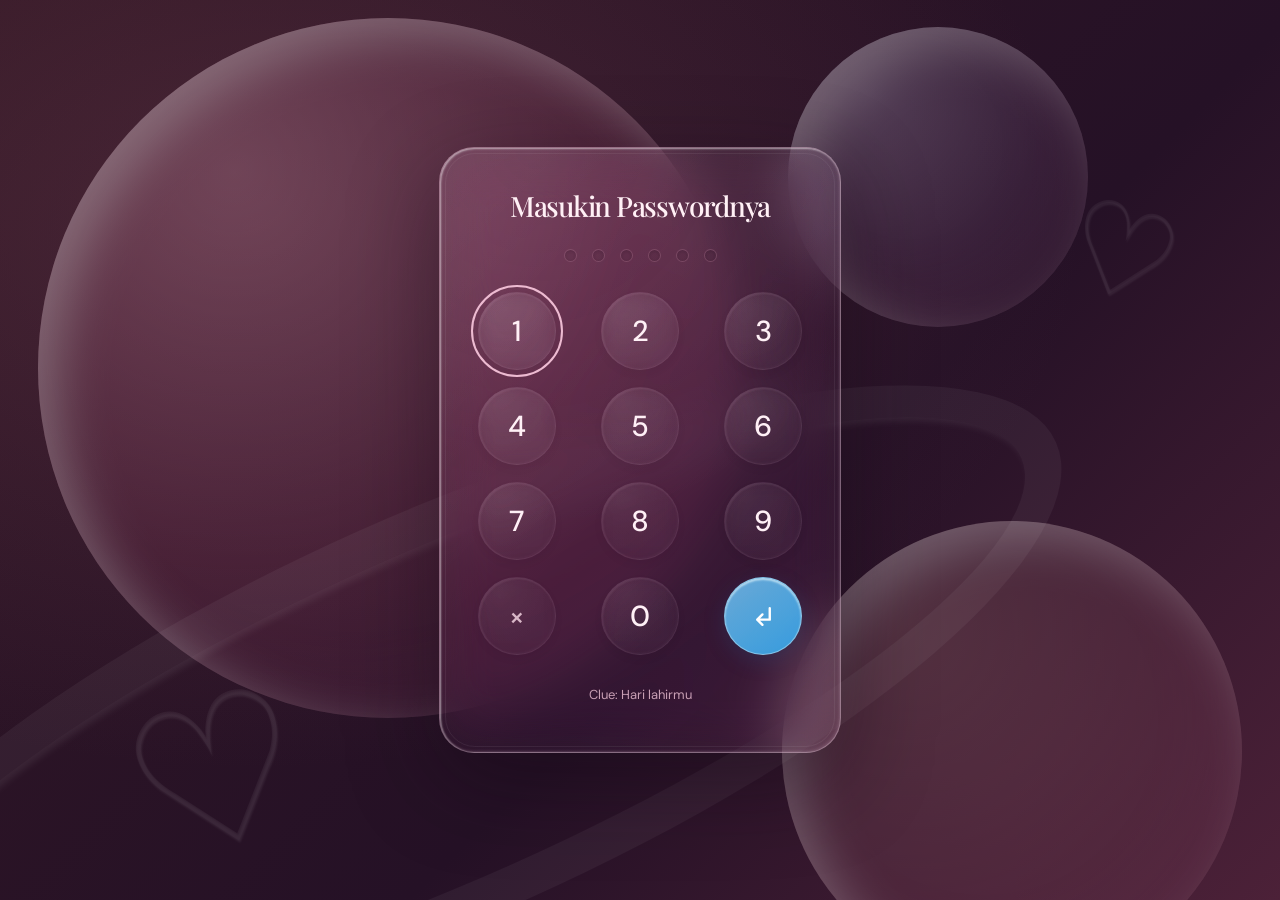
==== commit 79782579: "Update index.html" ====
--- a/index.html
+++ b/index.html
@@ -117,7 +117,7 @@
       <section class="letter-section section-shell" id="letter" aria-labelledby="letterTitle">
         <figure class="polaroid letter-photo"><span class="washi-tape" aria-hidden="true"></span><img id="letterPhoto" src="assets/photo-placeholder.svg" alt="Satu kenangan kita" loading="lazy"><figcaption>Stay Baddie, Naiii</figcaption><svg class="botanical letter-flower" aria-hidden="true"><use href="#flower-icon"/></svg></figure>
         <div class="letter-content"><p class="eyebrow line-before">02 · WORDS FROM MY HEART</p><h2 id="letterTitle">Sepucuk<br /><em>Surat dari Hati.</em></h2><p class="section-description">Ada hal-hal yang ingin aku sampaikan ke Naila</p>
-          <button class="envelope-button" id="openLetter" type="button" aria-label="Buka surat cinta" aria-expanded="false" aria-controls="letterPaper"><span class="envelope-back"></span><span class="envelope-note">untuk ayang, dari lubuk hatiku</span><span class="envelope-front"></span><span class="envelope-flap"></span><span class="envelope-seal">♥</span><span class="envelope-label">BUKA SURATNYA</span><span class="envelope-stamp" aria-hidden="true">♡</span></button>
+          <button class="envelope-button" id="openLetter" type="button" aria-label="Buka surat cinta" aria-expanded="false" aria-controls="letterPaper"><span class="envelope-back"></span><span class="envelope-note">untuk Naila, dari lubuk hatiku</span><span class="envelope-front"></span><span class="envelope-flap"></span><span class="envelope-seal">♥</span><span class="envelope-label">BUKA SURATNYA</span><span class="envelope-stamp" aria-hidden="true">♡</span></button>
           <article class="letter-paper" id="letterPaper" hidden><span class="letter-date">A LETTER FOR YOUR <span data-age>23</span>RD CHAPTER</span><h3>Untuk <span data-recipient>Sayang</span>,</h3><div id="letterParagraphs"></div><p class="letter-signature">sincerely<br /><span class="handwritten" data-sender>Aku</span><span aria-hidden="true"></span></p></article>
         </div>
       </section>
@@ -164,4 +164,4 @@
   <p class="sr-only" id="siteStatus" role="status" aria-live="polite"></p>
   <noscript><p class="noscript-message">Aktifkan JavaScript untuk membuka kejutan ini.</p></noscript>
 </body>
-</html>+</html>
--- a/assets/fonts/fonts.css
+++ b/assets/fonts/fonts.css
@@ -0,0 +1,84 @@
+@font-face {
+  font-family: 'Caveat';
+  font-style: normal;
+  font-weight: 400;
+  font-display: swap;
+  src: url(font-00.ttf) format('truetype');
+}
+@font-face {
+  font-family: 'Caveat';
+  font-style: normal;
+  font-weight: 500;
+  font-display: swap;
+  src: url(font-01.ttf) format('truetype');
+}
+@font-face {
+  font-family: 'Caveat';
+  font-style: normal;
+  font-weight: 600;
+  font-display: swap;
+  src: url(font-02.ttf) format('truetype');
+}
+@font-face {
+  font-family: 'DM Sans';
+  font-style: normal;
+  font-weight: 400;
+  font-display: swap;
+  src: url(font-03.ttf) format('truetype');
+}
+@font-face {
+  font-family: 'DM Sans';
+  font-style: normal;
+  font-weight: 500;
+  font-display: swap;
+  src: url(font-04.ttf) format('truetype');
+}
+@font-face {
+  font-family: 'DM Sans';
+  font-style: normal;
+  font-weight: 600;
+  font-display: swap;
+  src: url(font-05.ttf) format('truetype');
+}
+@font-face {
+  font-family: 'DM Sans';
+  font-style: normal;
+  font-weight: 700;
+  font-display: swap;
+  src: url(font-06.ttf) format('truetype');
+}
+@font-face {
+  font-family: 'Playfair Display';
+  font-style: italic;
+  font-weight: 500;
+  font-display: swap;
+  src: url(font-07.ttf) format('truetype');
+}
+@font-face {
+  font-family: 'Playfair Display';
+  font-style: italic;
+  font-weight: 600;
+  font-display: swap;
+  src: url(font-08.ttf) format('truetype');
+}
+@font-face {
+  font-family: 'Playfair Display';
+  font-style: normal;
+  font-weight: 500;
+  font-display: swap;
+  src: url(font-09.ttf) format('truetype');
+}
+@font-face {
+  font-family: 'Playfair Display';
+  font-style: normal;
+  font-weight: 600;
+  font-display: swap;
+  src: url(font-10.ttf) format('truetype');
+}
+@font-face {
+  font-family: 'Playfair Display';
+  font-style: normal;
+  font-weight: 700;
+  font-display: swap;
+  src: url(font-11.ttf) format('truetype');
+}
